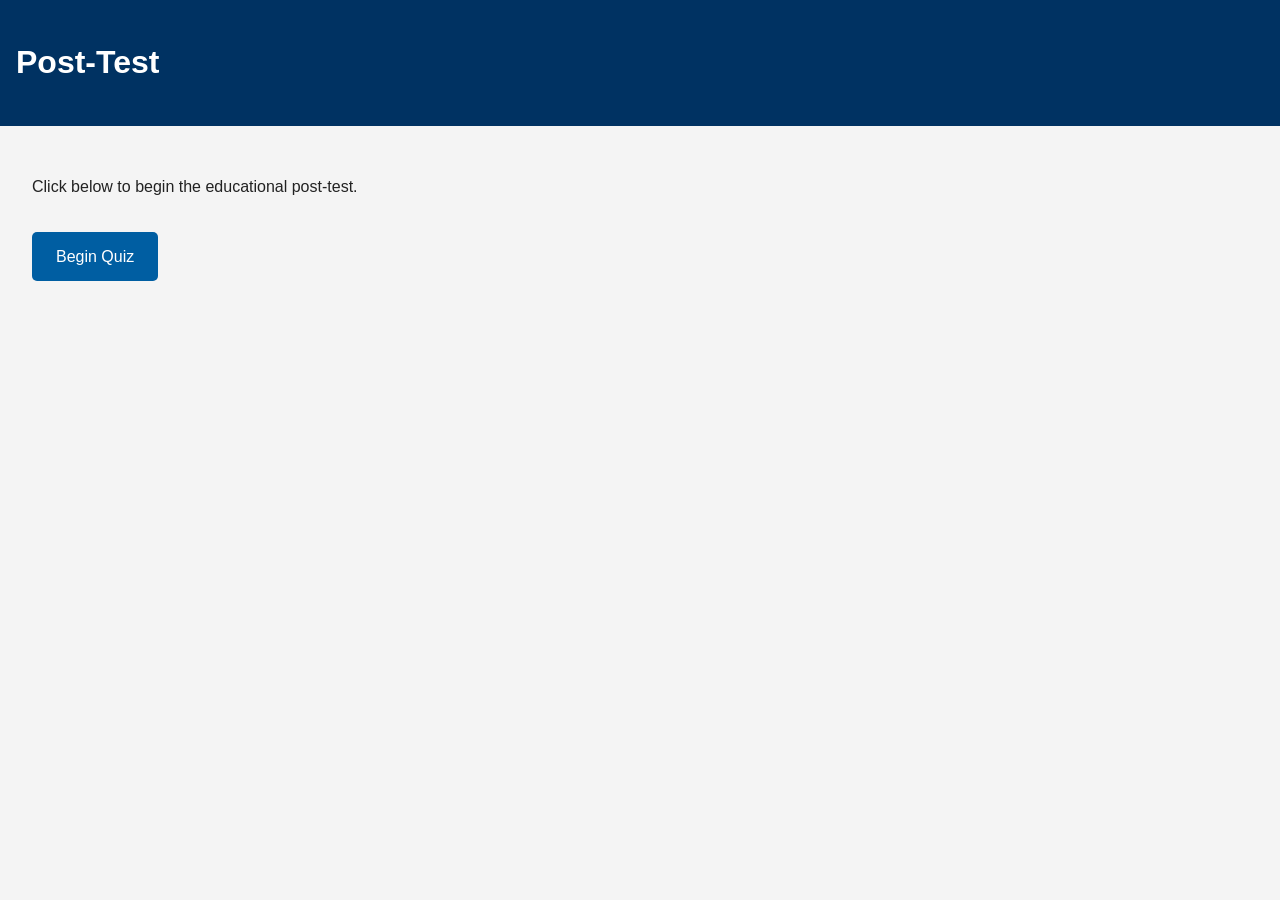
==== toolkit-project/quiz.html @ 722a517a "Add files via upload" ====
<!DOCTYPE html>
<html lang="en">
<head>
    <meta charset="UTF-8">
    <meta name="viewport" content="width=device-width, initial-scale=1.0">
    <title>Post-Test</title>
    <link rel="stylesheet" href="css/styles.css">
</head>
<body>

<header>
    <h1>Post-Test</h1>
</header>

<main>
    <p>
        Click below to begin the educational post-test.
    </p>

    <a class="button"
       href="https://example.com">
       Begin Quiz
    </a>
</main>

</body>
</html>
---- toolkit-project/css/styles.css ----
body {
    font-family: Arial, sans-serif;
    margin: 0;
    line-height: 1.6;
    background: #f4f4f4;
    color: #222;
}

header {
    background: #003262;
    color: white;
    padding: 1rem;
}

nav a {
    color: white;
    margin-right: 1rem;
    text-decoration: none;
}

main {
    padding: 2rem;
}

.hero {
    background: white;
    padding: 2rem;
    border-radius: 8px;
}

.button {
    display: inline-block;
    margin-top: 1rem;
    padding: 0.75rem 1.5rem;
    background: #005ea2;
    color: white;
    text-decoration: none;
    border-radius: 5px;
}

footer {
    background: #ddd;
    padding: 1rem;
    text-align: center;
    margin-top: 2rem;
}
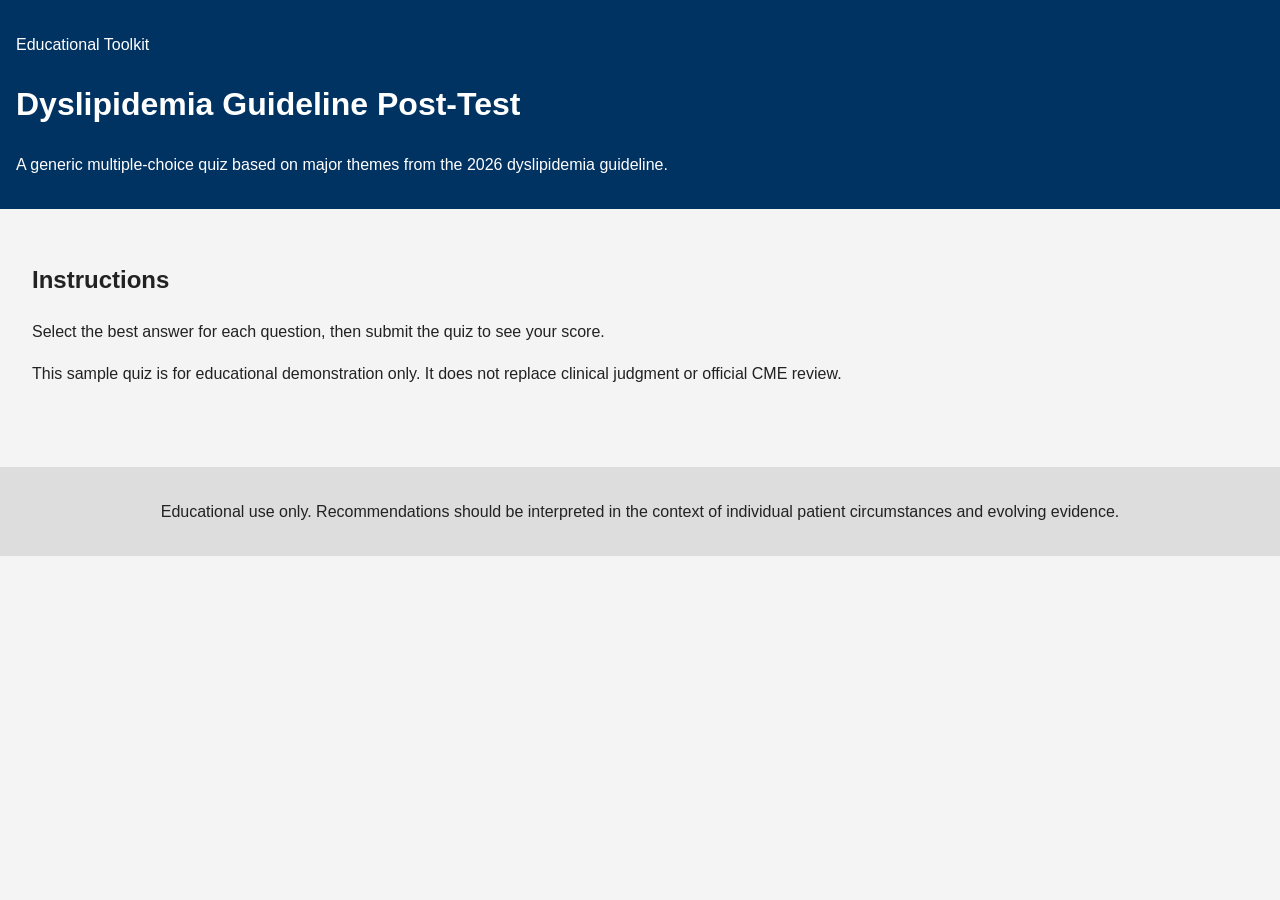
==== commit 6eb2e562: "Update quiz.html" ====
--- a/toolkit-project/quiz.html
+++ b/toolkit-project/quiz.html
@@ -1,27 +1,44 @@
 <!DOCTYPE html>
 <html lang="en">
 <head>
-    <meta charset="UTF-8">
-    <meta name="viewport" content="width=device-width, initial-scale=1.0">
-    <title>Post-Test</title>
-    <link rel="stylesheet" href="css/styles.css">
+  <meta charset="UTF-8" />
+  <meta name="viewport" content="width=device-width, initial-scale=1.0" />
+  <title>Dyslipidemia Toolkit Post-Test</title>
+  <link rel="stylesheet" href="css/styles.css" />
 </head>
 <body>
+  <header class="site-header">
+    <div class="container">
+      <p class="eyebrow">Educational Toolkit</p>
+      <h1>Dyslipidemia Guideline Post-Test</h1>
+      <p class="intro">
+        A generic multiple-choice quiz based on major themes from the 2026 dyslipidemia guideline.
+      </p>
+    </div>
+  </header>
 
-<header>
-    <h1>Post-Test</h1>
-</header>
+  <main class="container">
+    <section class="card" aria-labelledby="instructions">
+      <h2 id="instructions">Instructions</h2>
+      <p>Select the best answer for each question, then submit the quiz to see your score.</p>
+      <p class="note">
+        This sample quiz is for educational demonstration only. It does not replace clinical judgment or official CME review.
+      </p>
+    </section>
 
-<main>
-    <p>
-        Click below to begin the educational post-test.
-    </p>
+    <form id="quizForm" class="quiz" novalidate></form>
 
-    <a class="button"
-       href="https://example.com">
-       Begin Quiz
-    </a>
-</main>
+    <section id="results" class="card results" aria-live="polite" hidden></section>
+  </main>
 
+  <footer class="site-footer">
+    <div class="container">
+      <p>
+        Educational use only. Recommendations should be interpreted in the context of individual patient circumstances and evolving evidence.
+      </p>
+    </div>
+  </footer>
+
+  <script src="js/quiz.js"></script>
 </body>
-</html>+</html>
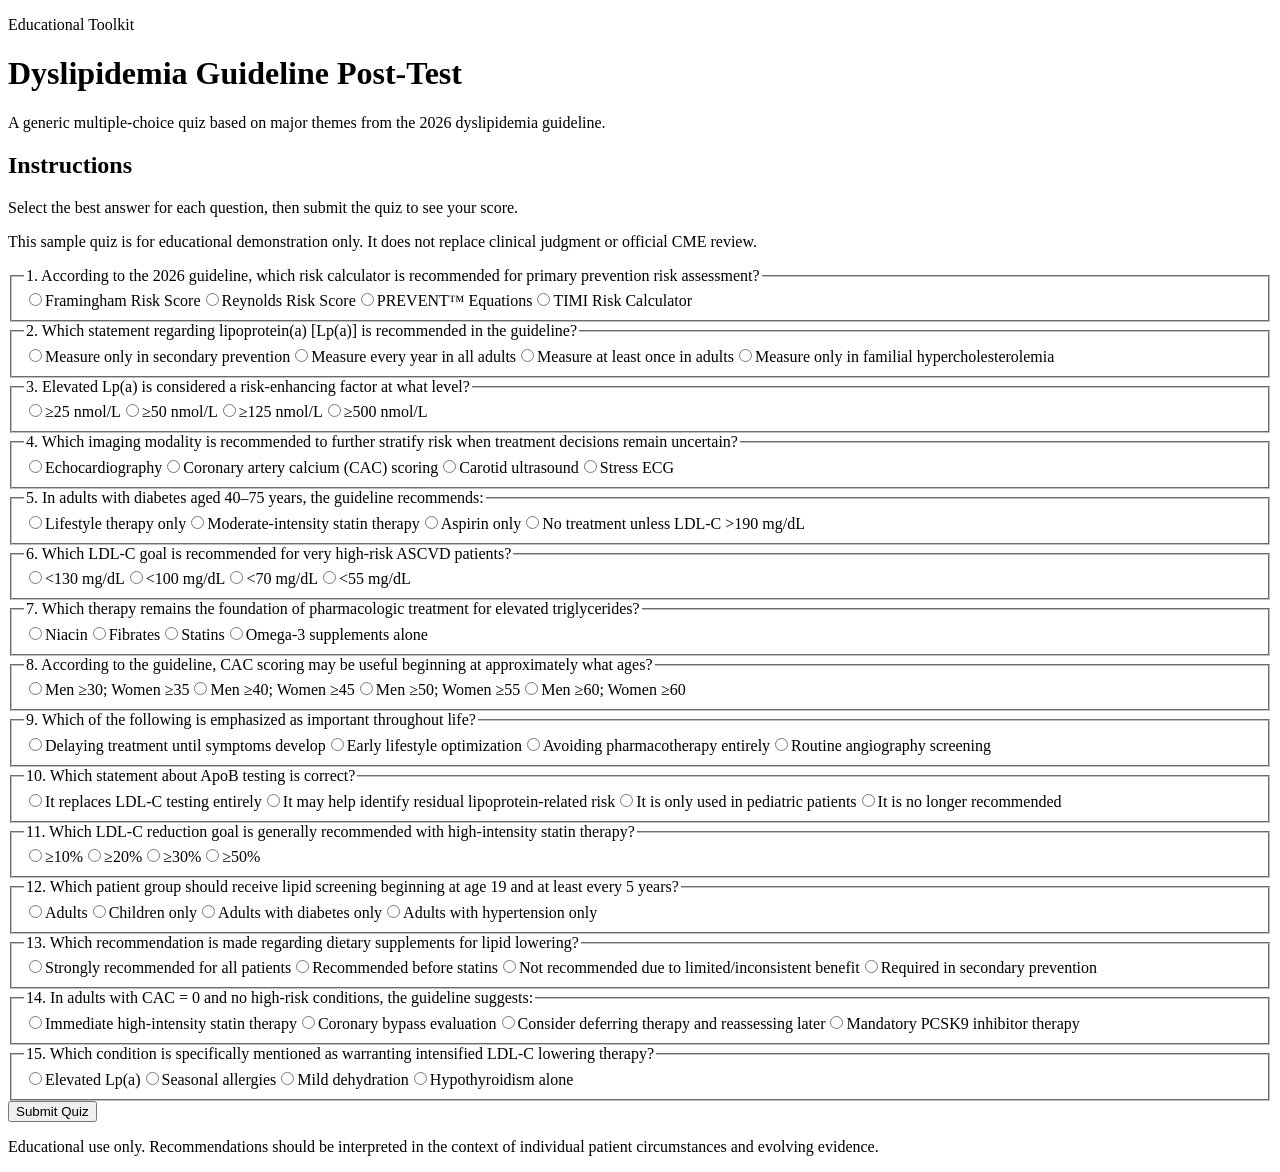
==== commit 1263be6c: "Update quiz.html" ====
--- a/toolkit-project/quiz.html
+++ b/toolkit-project/quiz.html
@@ -4,7 +4,7 @@
   <meta charset="UTF-8" />
   <meta name="viewport" content="width=device-width, initial-scale=1.0" />
   <title>Dyslipidemia Toolkit Post-Test</title>
-  <link rel="stylesheet" href="css/styles.css" />
+  <link rel="stylesheet" href="css/styles1.css" />
 </head>
 <body>
   <header class="site-header">
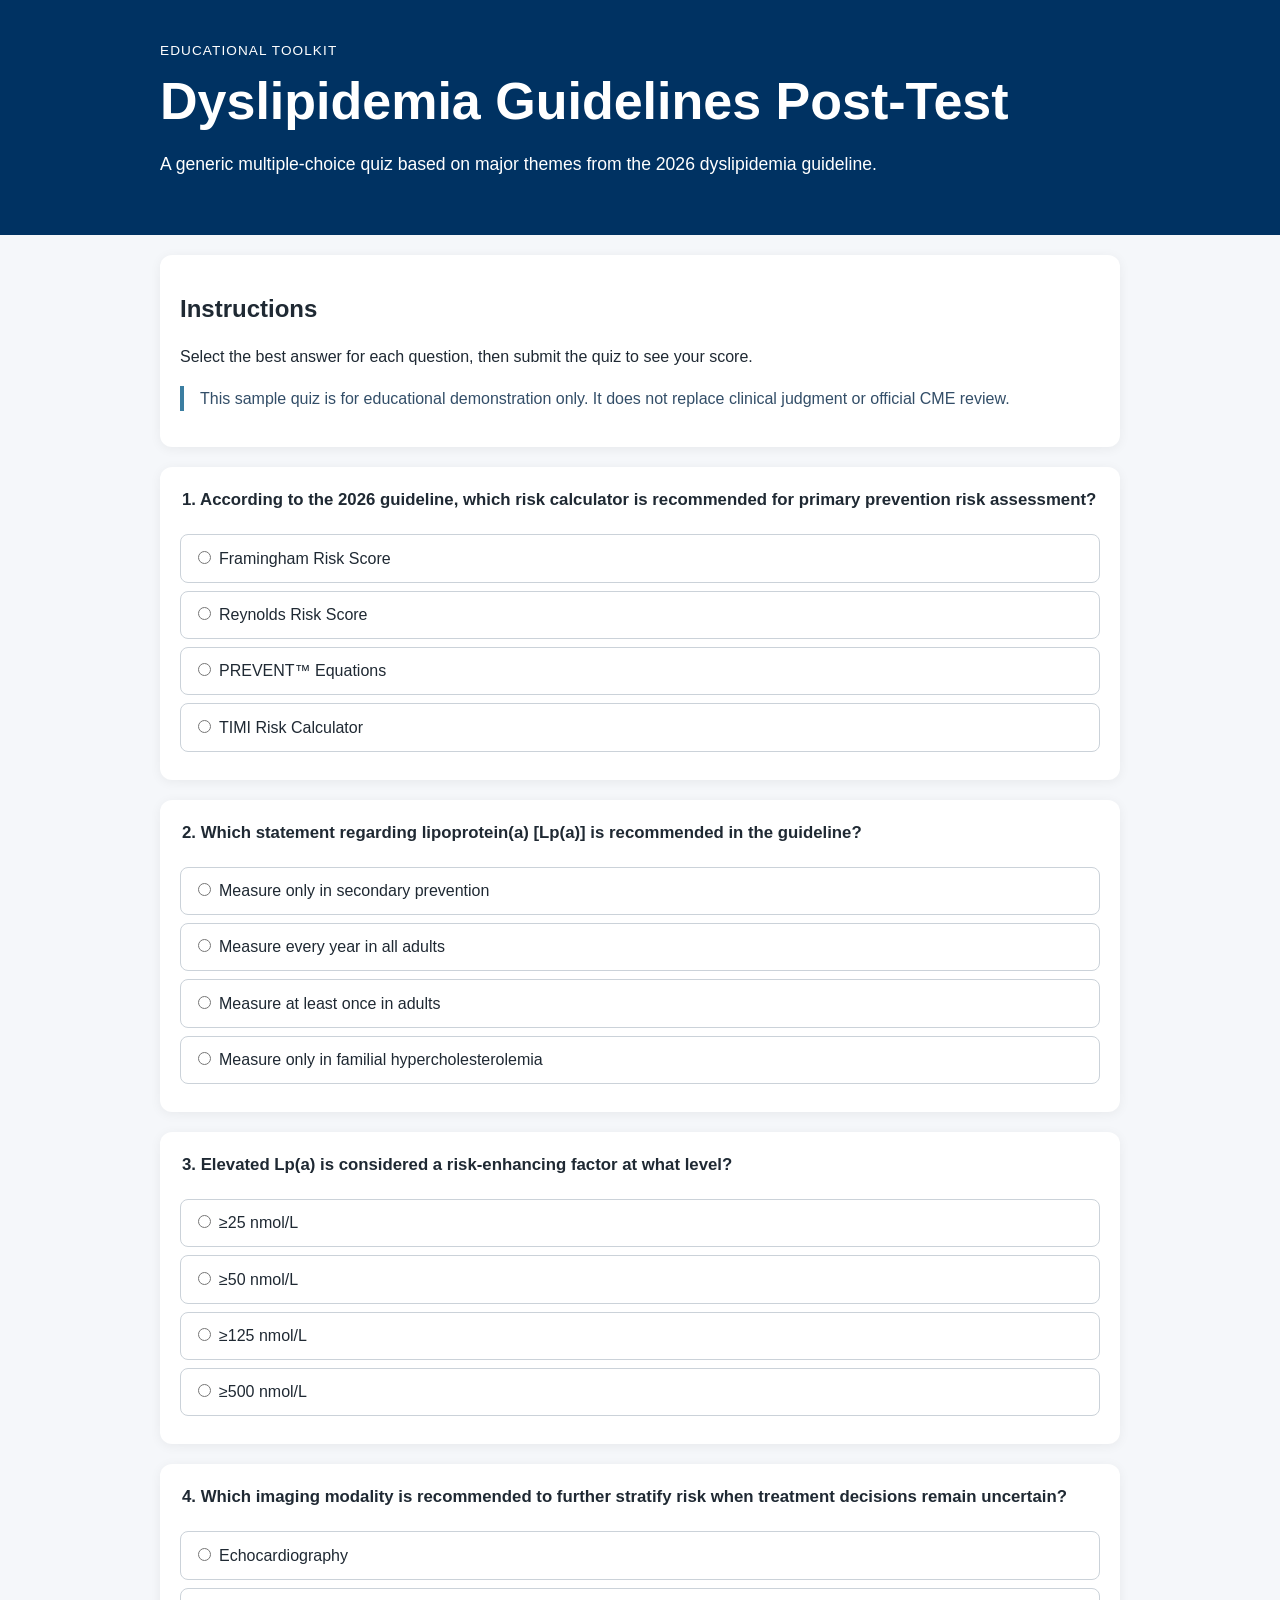
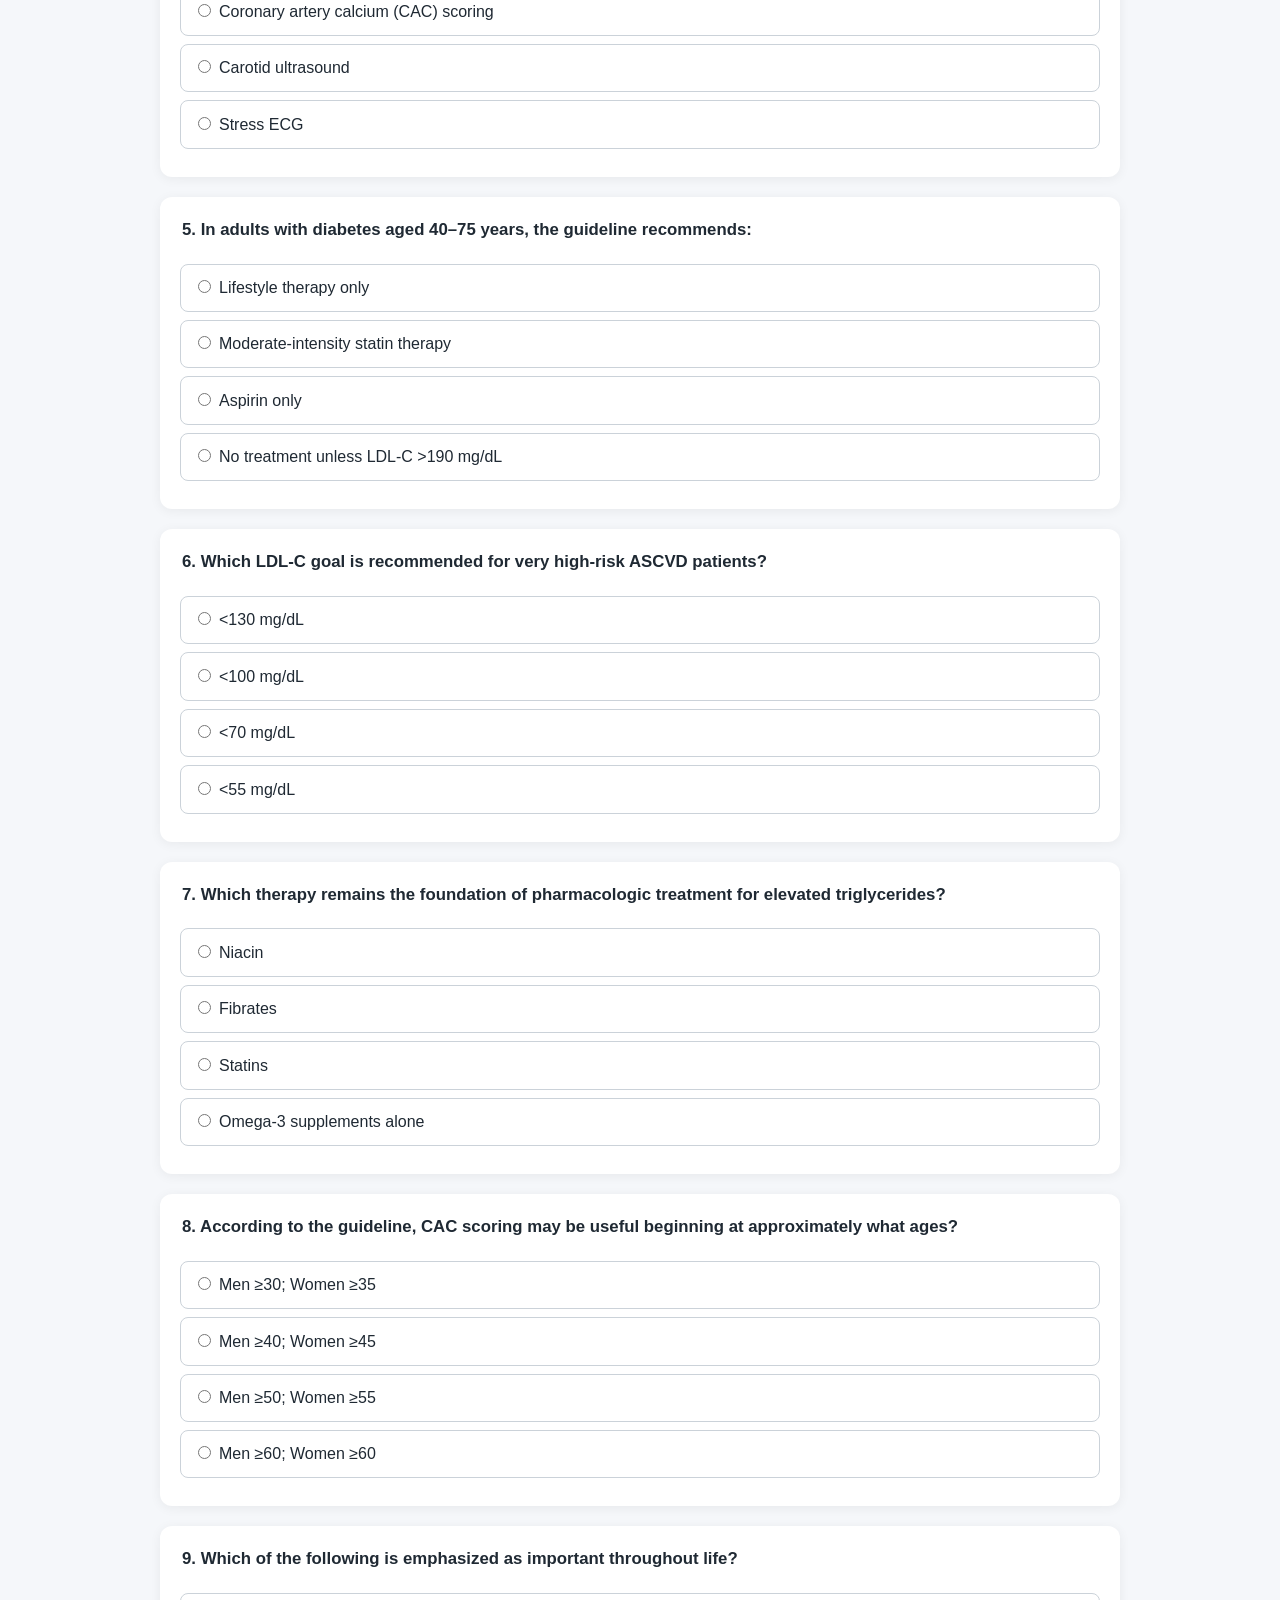
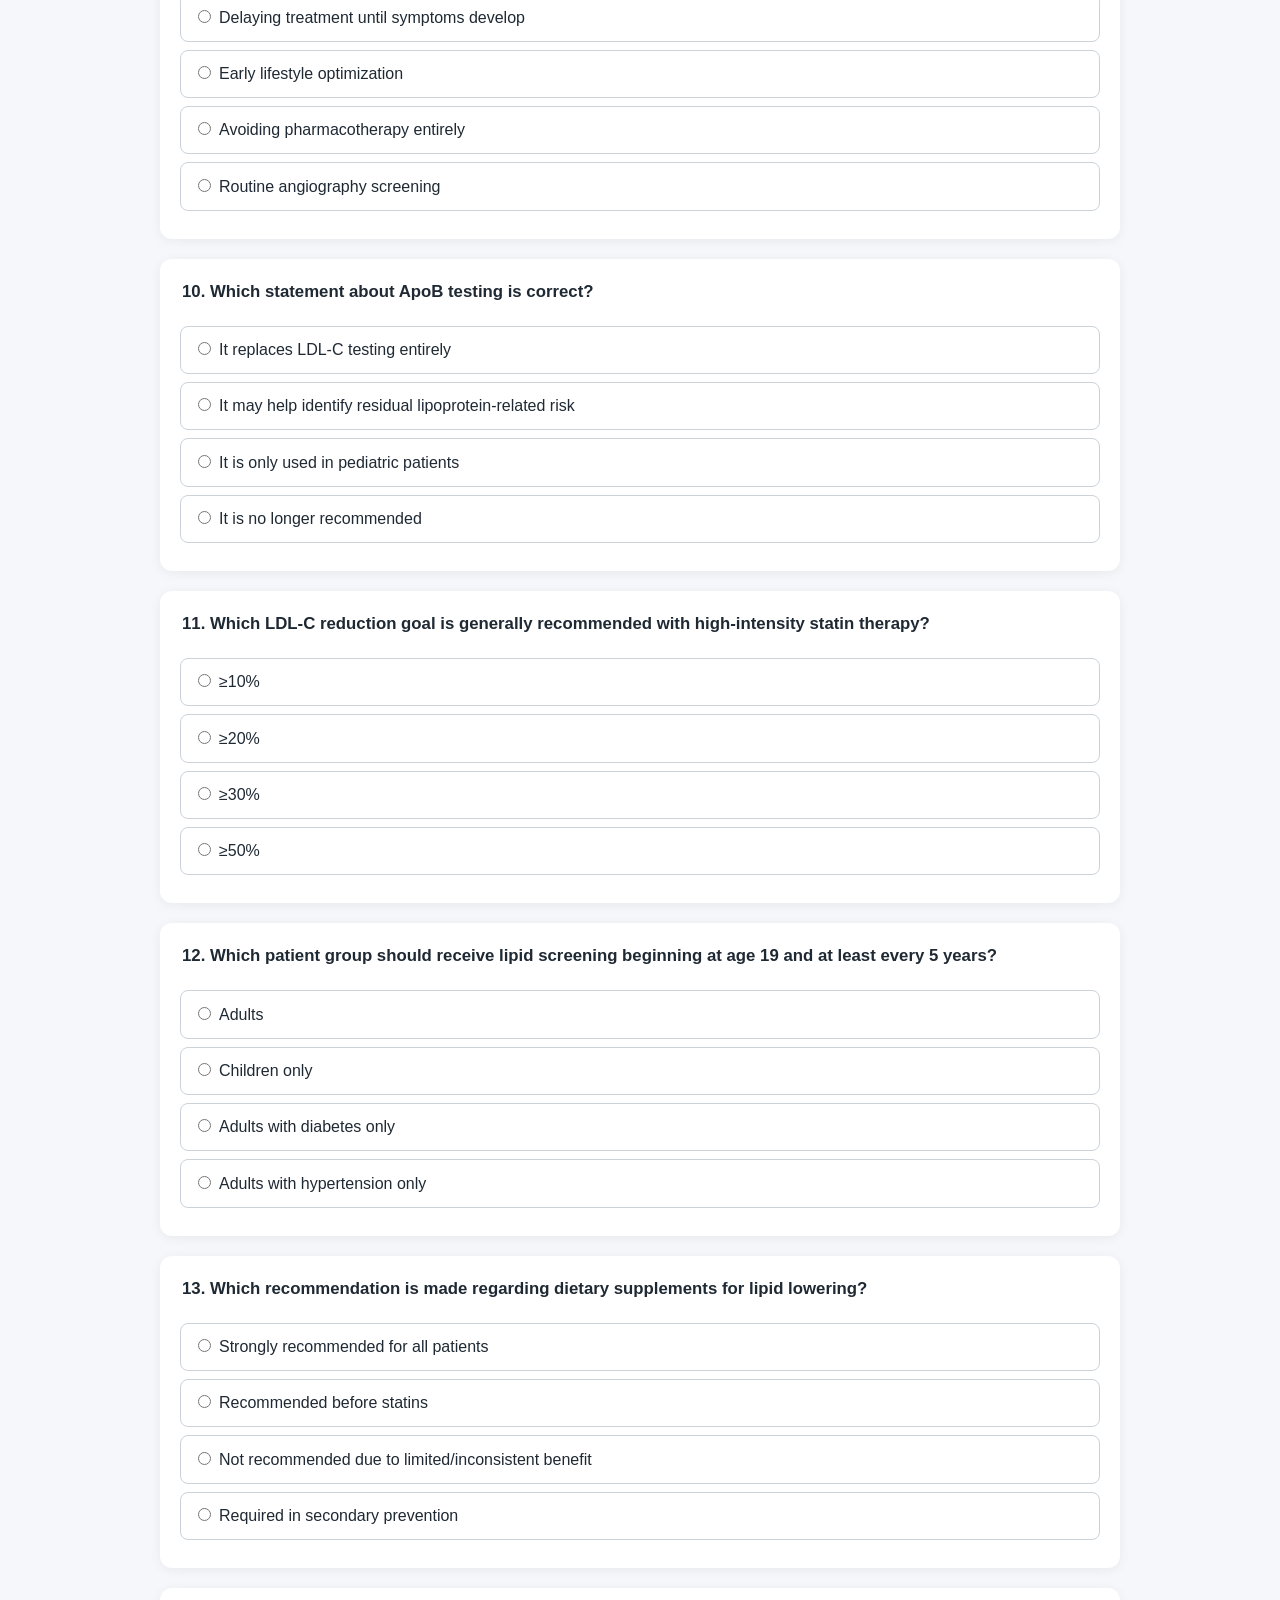
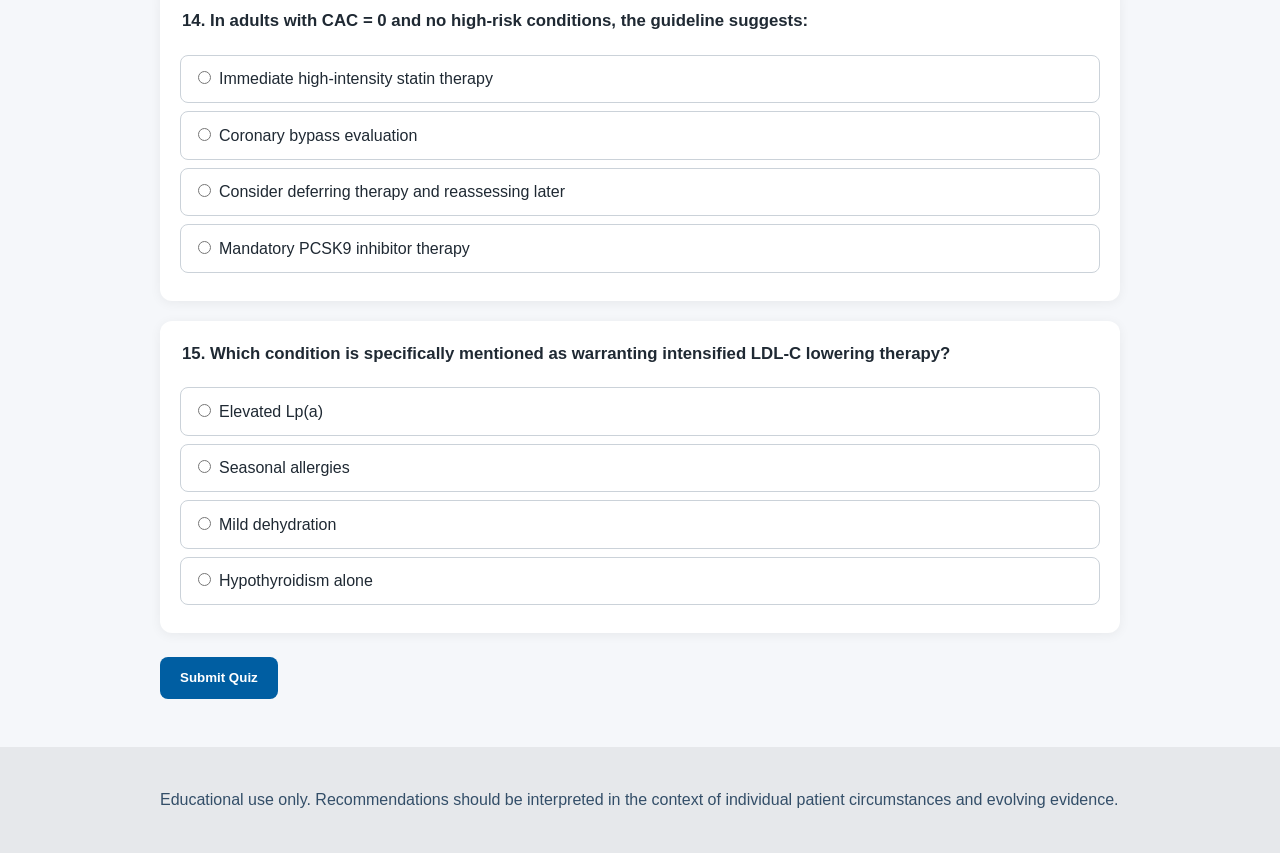
==== commit 50ae8bb1: "Update quiz.html" ====
--- a/toolkit-project/quiz.html
+++ b/toolkit-project/quiz.html
@@ -10,7 +10,7 @@
   <header class="site-header">
     <div class="container">
       <p class="eyebrow">Educational Toolkit</p>
-      <h1>Dyslipidemia Guideline Post-Test</h1>
+      <h1>Dyslipidemia Guidelines Post-Test</h1>
       <p class="intro">
         A generic multiple-choice quiz based on major themes from the 2026 dyslipidemia guideline.
       </p>
--- a/toolkit-project/css/styles1.css
+++ b/toolkit-project/css/styles1.css
@@ -0,0 +1,140 @@
+* {
+  box-sizing: border-box;
+}
+
+body {
+  margin: 0;
+  font-family: Arial, Helvetica, sans-serif;
+  line-height: 1.6;
+  color: #1f2933;
+  background: #f5f7fa;
+}
+
+.container {
+  width: min(100% - 2rem, 960px);
+  margin: 0 auto;
+}
+
+.site-header {
+  background: #003262;
+  color: white;
+  padding: 2.5rem 0;
+}
+
+.eyebrow {
+  text-transform: uppercase;
+  letter-spacing: 0.08em;
+  font-size: 0.85rem;
+  margin: 0 0 0.5rem;
+}
+
+h1, h2, h3 {
+  line-height: 1.2;
+}
+
+h1 {
+  font-size: clamp(2rem, 5vw, 3.25rem);
+  margin: 0;
+}
+
+.intro {
+  max-width: 720px;
+  font-size: 1.1rem;
+}
+
+.card,
+.question-card {
+  background: white;
+  border-radius: 12px;
+  padding: 1.25rem;
+  margin: 1.25rem 0;
+  box-shadow: 0 2px 12px rgba(0, 0, 0, 0.06);
+}
+
+.note {
+  border-left: 4px solid #3b7ea1;
+  padding-left: 1rem;
+  color: #334e68;
+}
+
+.question-card fieldset {
+  border: 0;
+  padding: 0;
+  margin: 0;
+}
+
+.question-card legend {
+  font-weight: 700;
+  font-size: 1.05rem;
+  margin-bottom: 0.75rem;
+}
+
+.choice {
+  display: block;
+  padding: 0.65rem 0.75rem;
+  margin: 0.5rem 0;
+  border: 1px solid #cbd2d9;
+  border-radius: 8px;
+  cursor: pointer;
+}
+
+.choice:hover,
+.choice:focus-within {
+  background: #edf7ff;
+  border-color: #3b7ea1;
+}
+
+input[type="radio"] {
+  margin-right: 0.5rem;
+}
+
+.submit-row {
+  margin: 1.5rem 0 2.5rem;
+}
+
+button {
+  background: #005ea2;
+  color: white;
+  border: 0;
+  border-radius: 8px;
+  padding: 0.85rem 1.25rem;
+  font-weight: 700;
+  cursor: pointer;
+}
+
+button:hover,
+button:focus {
+  background: #004b82;
+}
+
+.results {
+  border-top: 6px solid #3b7ea1;
+}
+
+.correct {
+  color: #176f2c;
+  font-weight: 700;
+}
+
+.incorrect {
+  color: #b42318;
+  font-weight: 700;
+}
+
+.review-list {
+  padding-left: 1.2rem;
+}
+
+.site-footer {
+  margin-top: 3rem;
+  padding: 1.5rem 0;
+  background: #e6e8eb;
+  color: #334e68;
+}
+
+@media (max-width: 640px) {
+  .card,
+  .question-card {
+    padding: 1rem;
+  }
+}
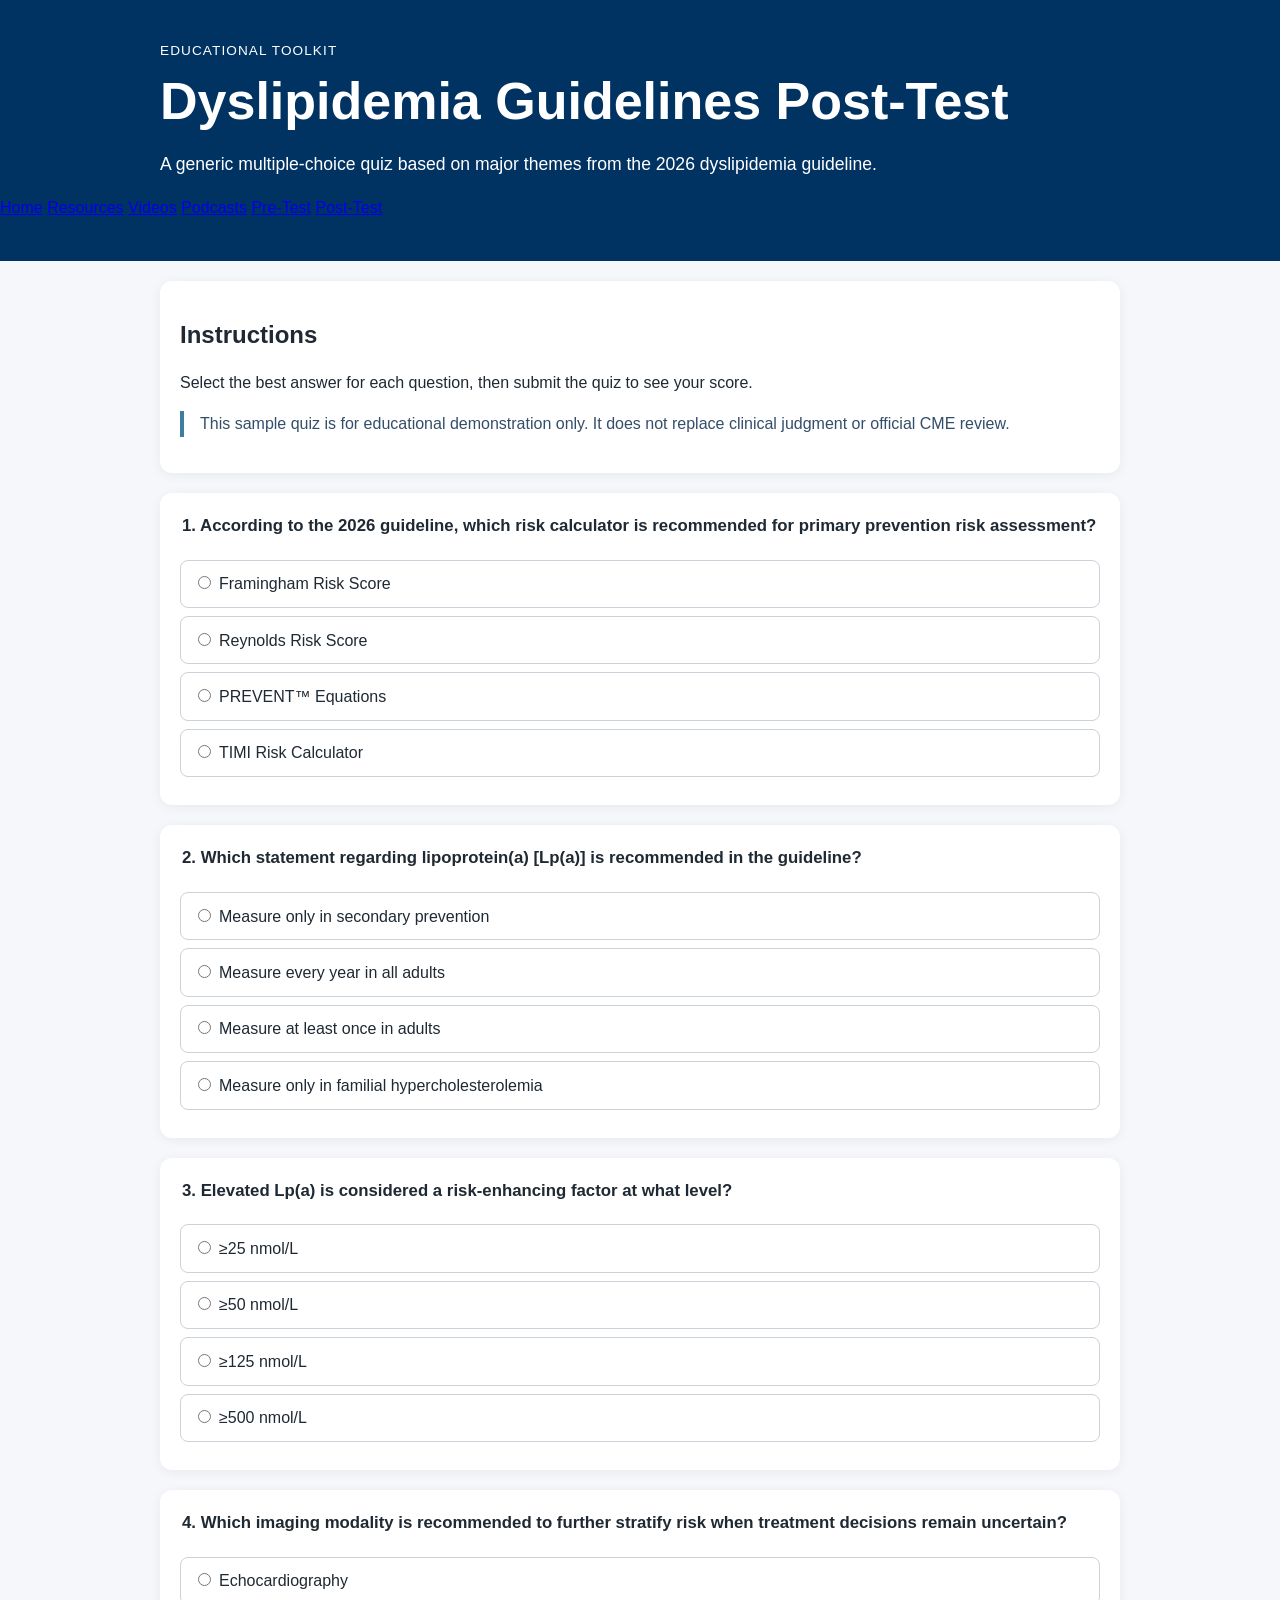
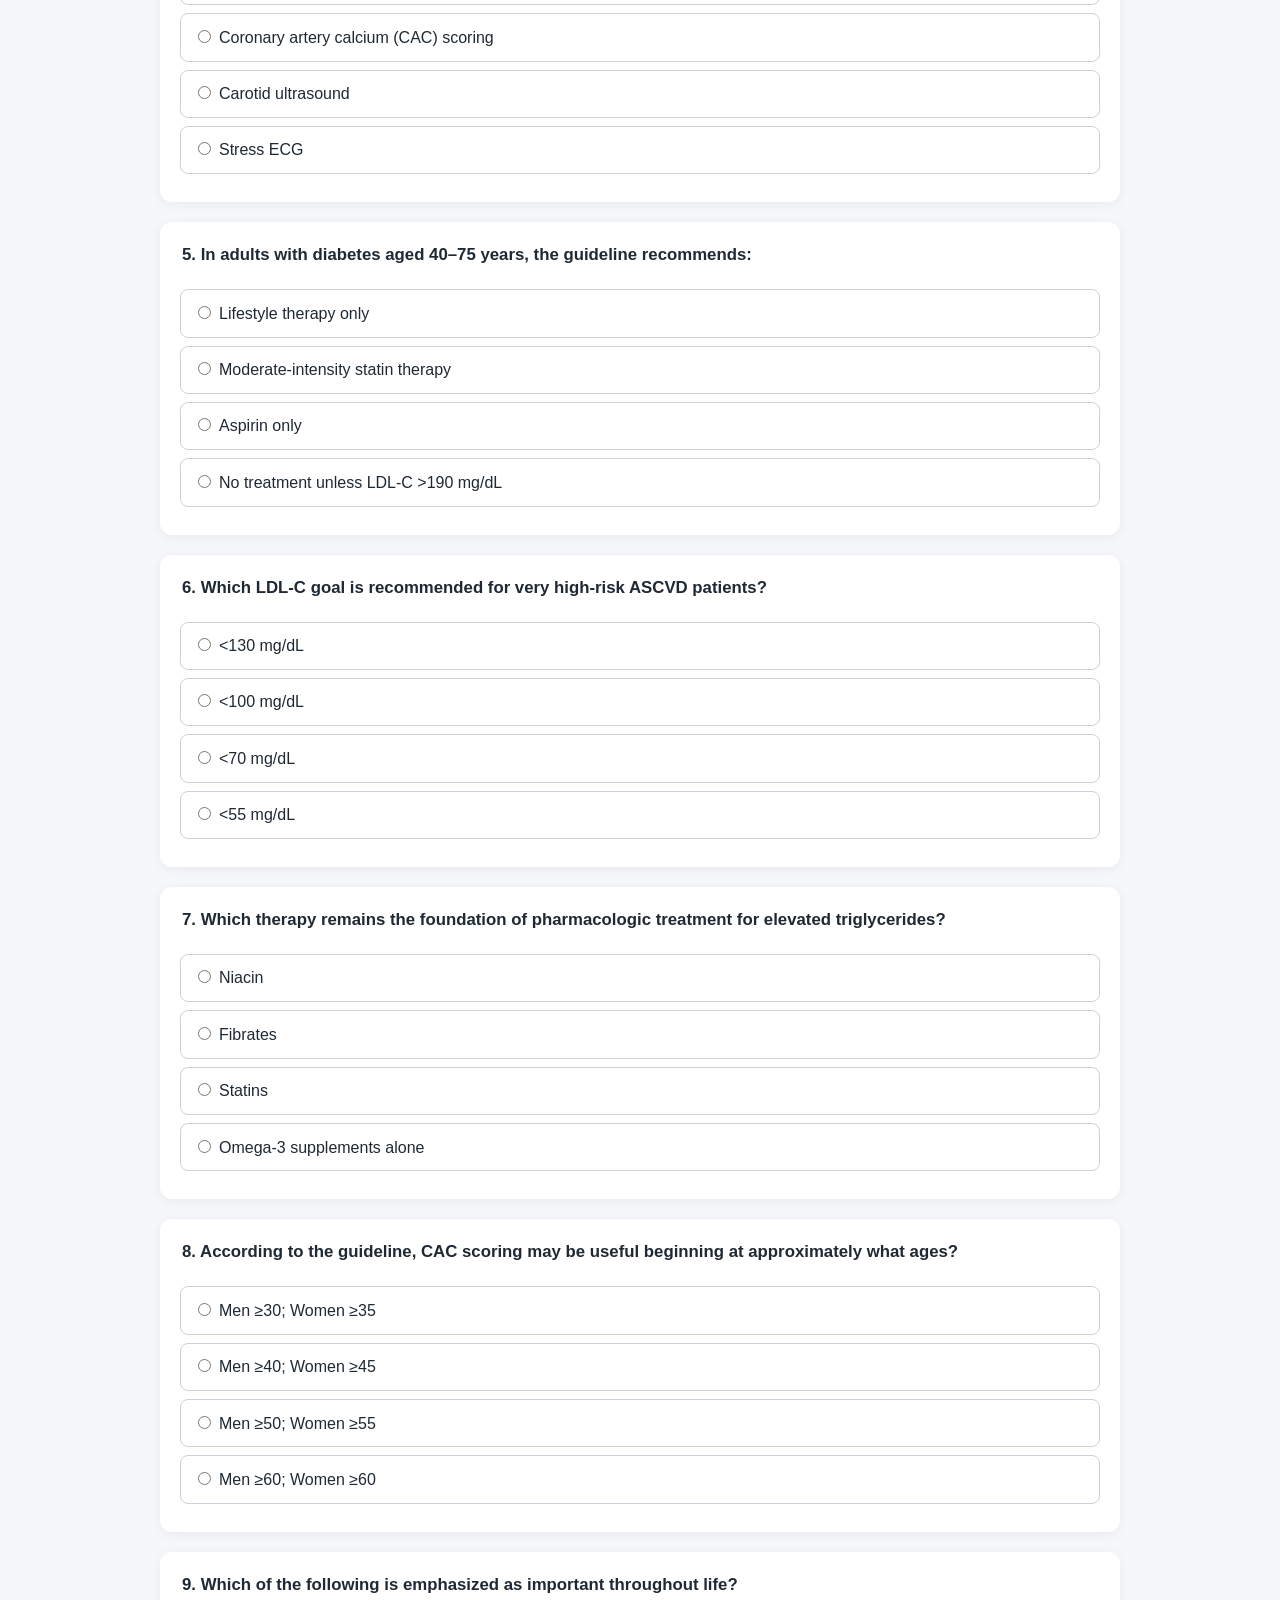
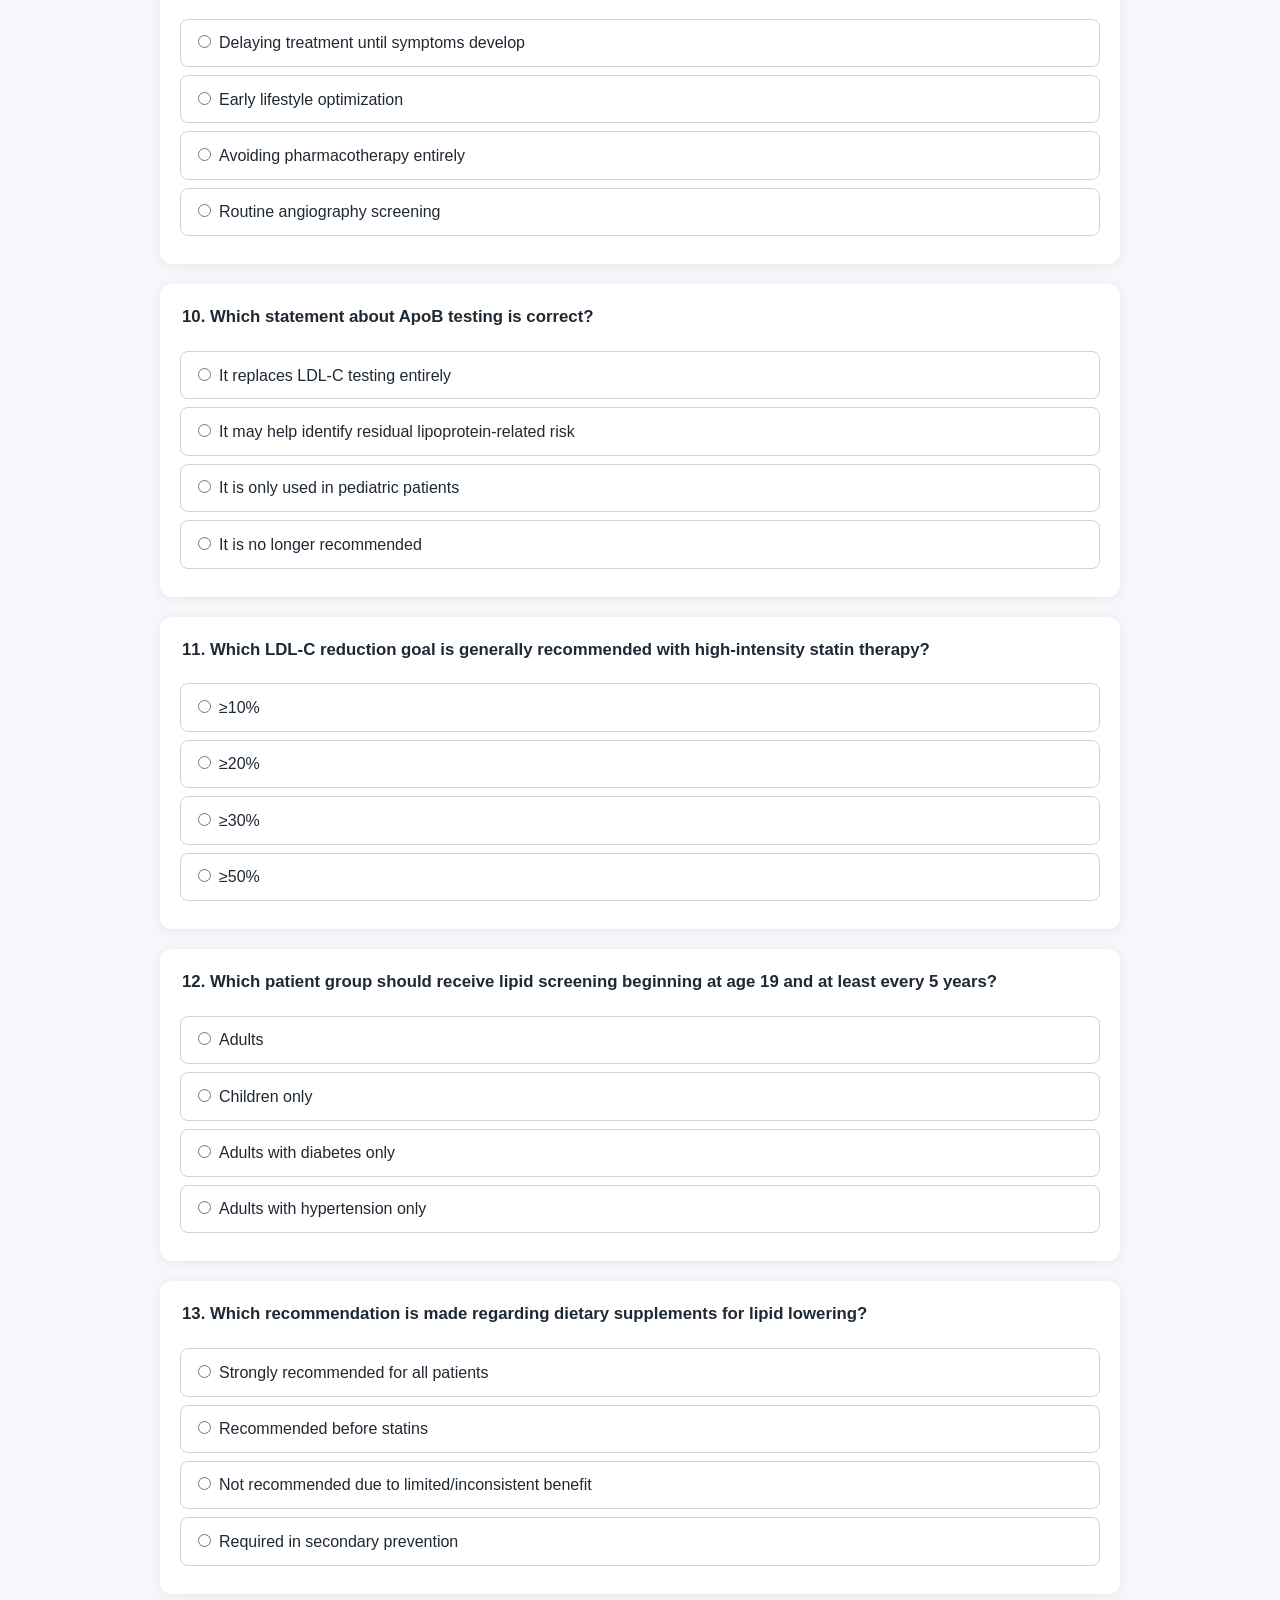
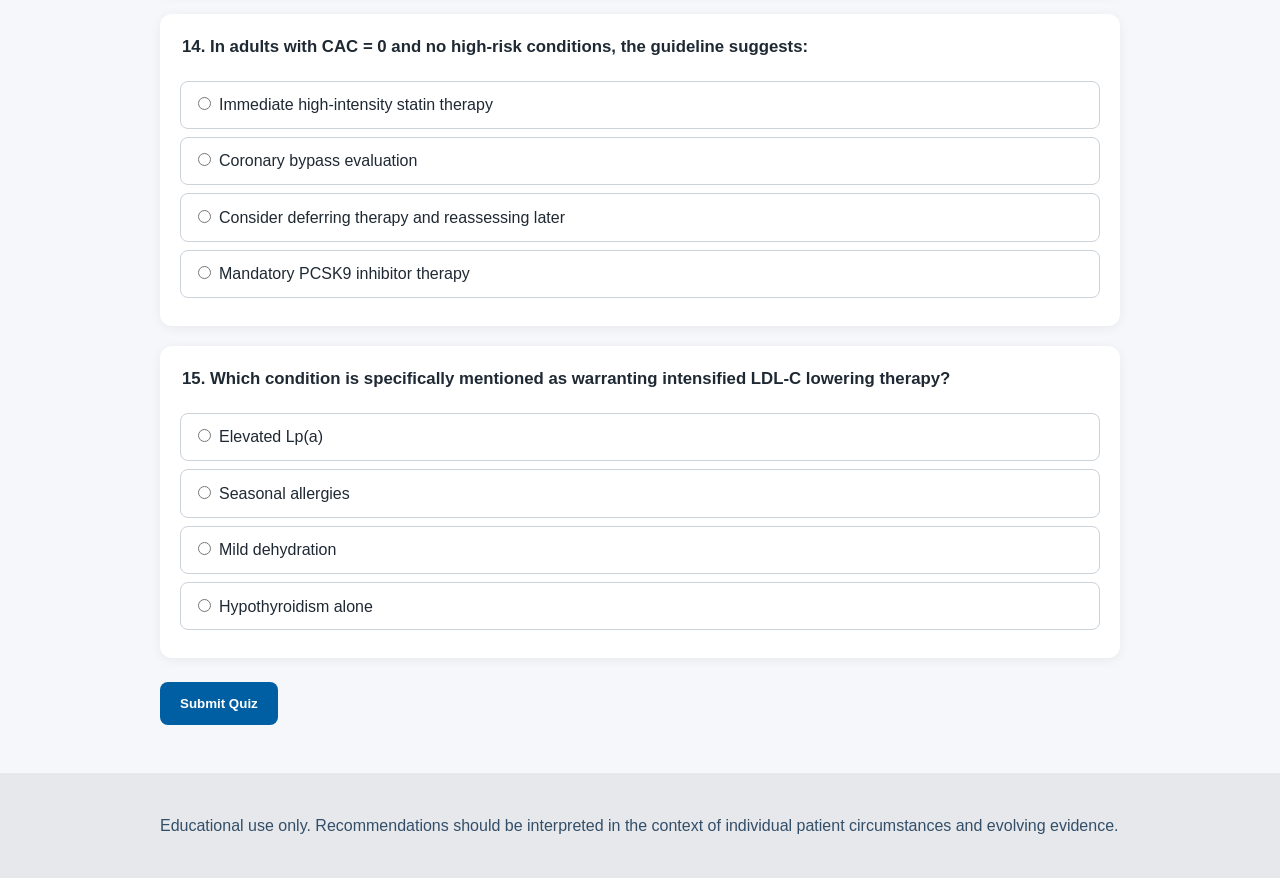
==== commit 4bbd63e3: "Update quiz.html" ====
--- a/toolkit-project/quiz.html
+++ b/toolkit-project/quiz.html
@@ -15,6 +15,14 @@
         A generic multiple-choice quiz based on major themes from the 2026 dyslipidemia guideline.
       </p>
     </div>
+        <nav>
+        <a href="index.html">Home</a>
+        <a href="resources.html">Resources</a>
+        <a href="videos.html">Videos</a>
+        <a href="podcasts.html">Podcasts</a>
+        <a href="quiz2.html">Pre-Test</a>
+        <a href="quiz1.html">Post-Test</a>
+    </nav>
   </header>
 
   <main class="container">
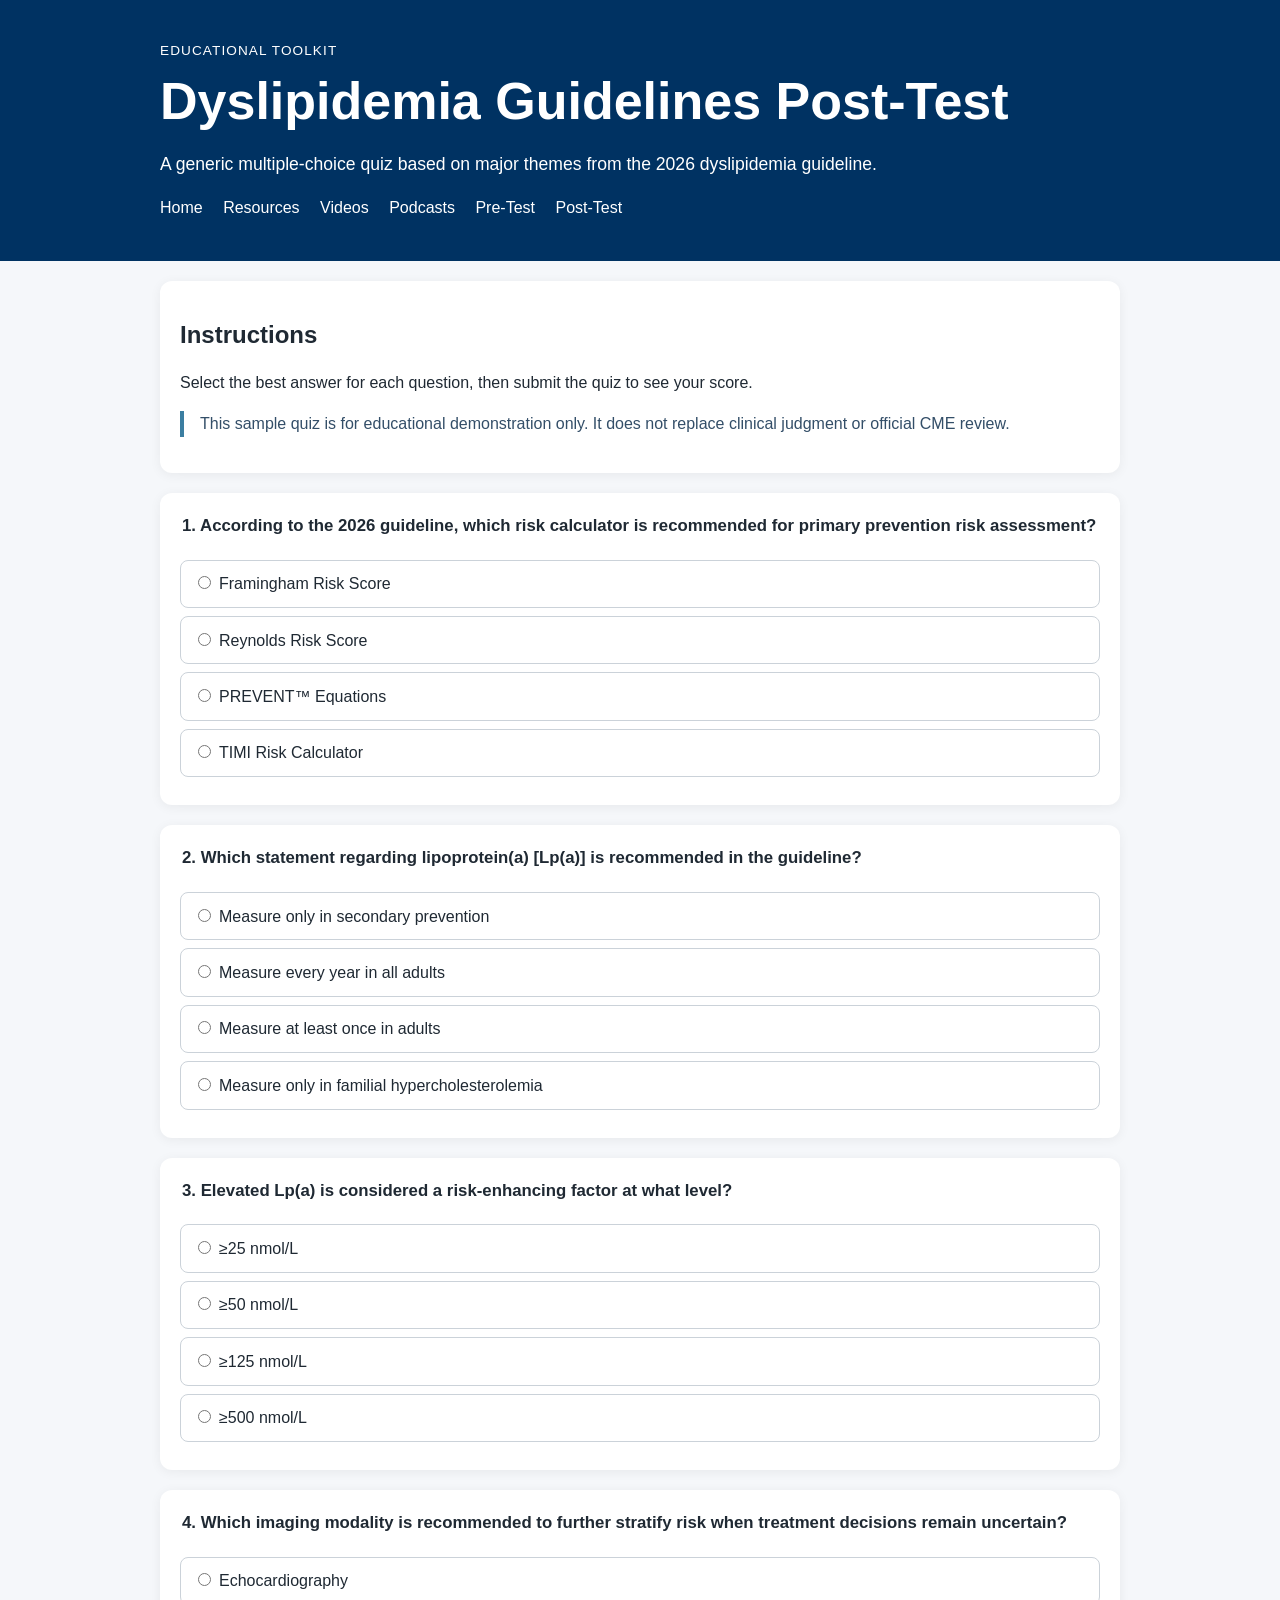
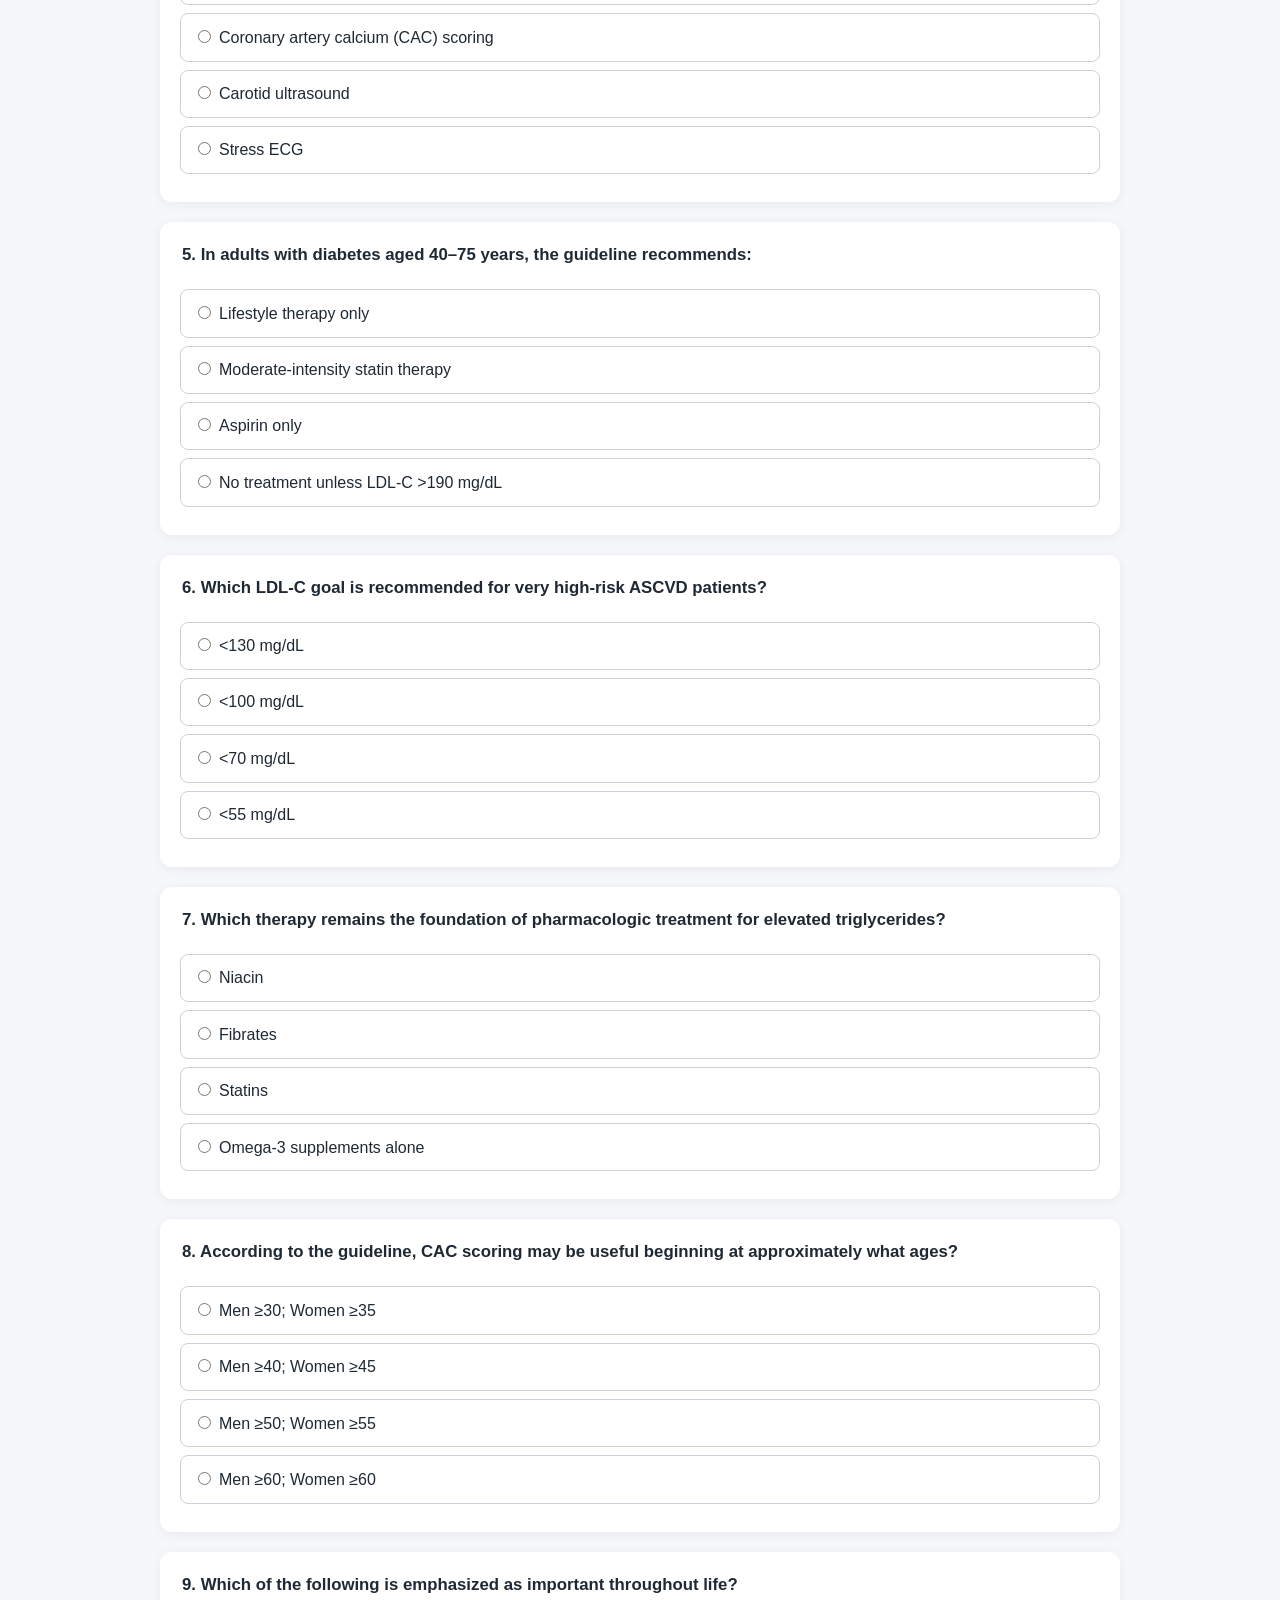
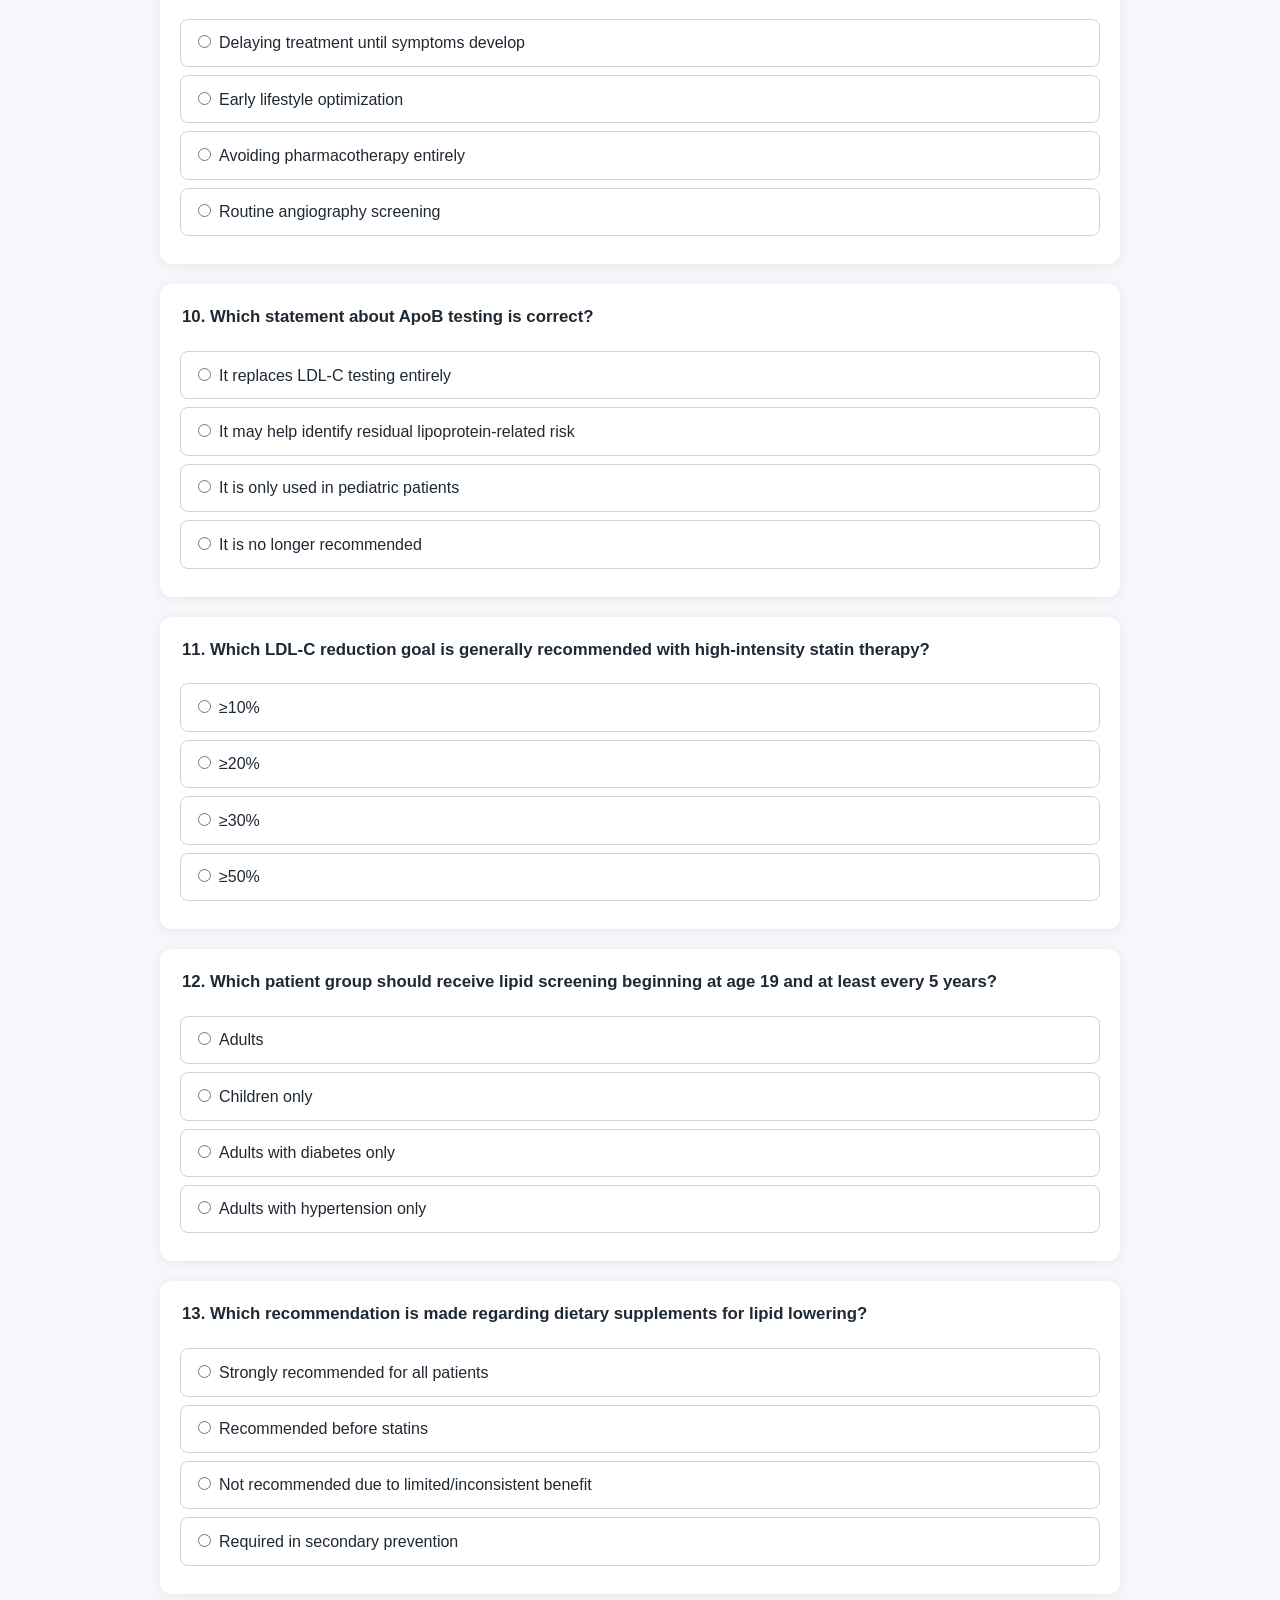
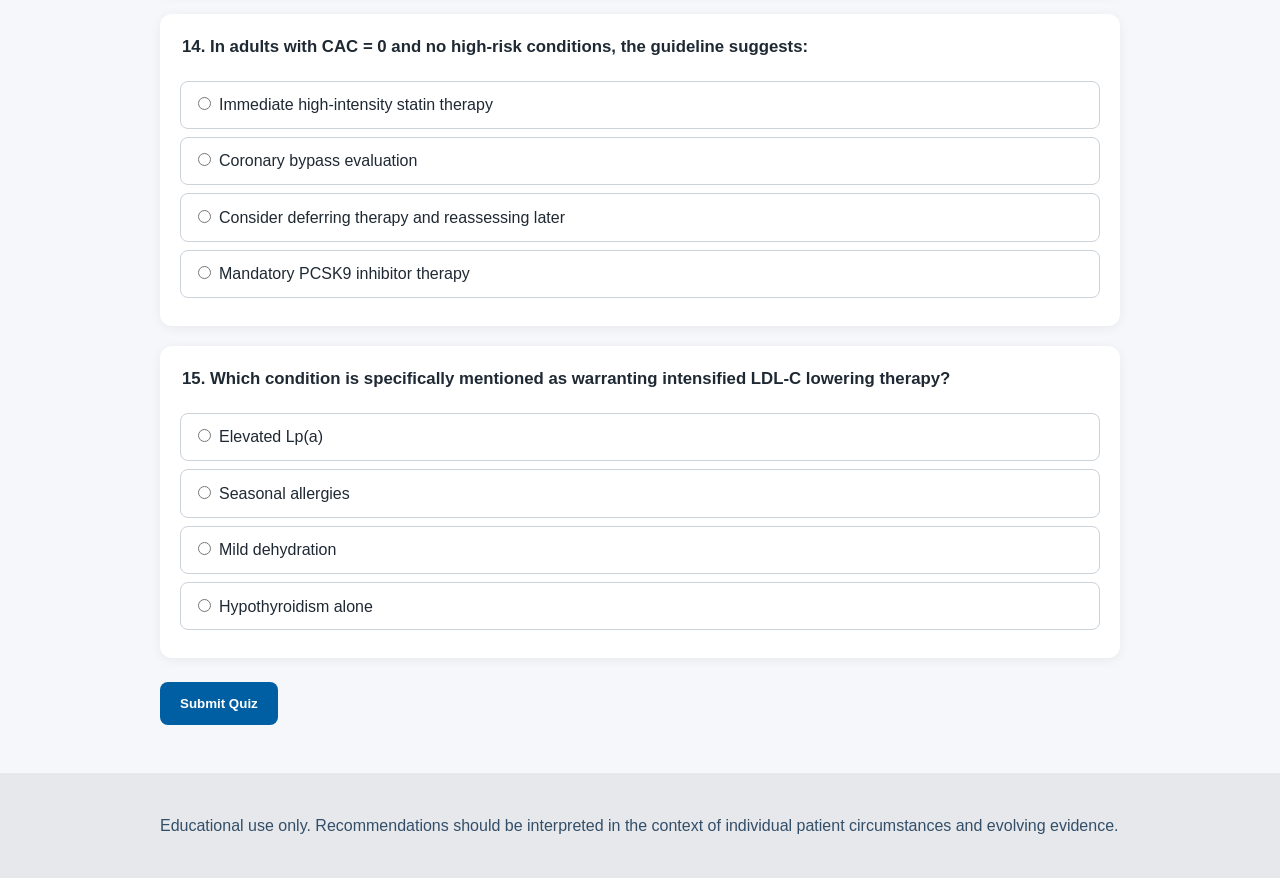
==== commit ac11a218: "Update quiz.html" ====
--- a/toolkit-project/quiz.html
+++ b/toolkit-project/quiz.html
@@ -14,8 +14,7 @@
       <p class="intro">
         A generic multiple-choice quiz based on major themes from the 2026 dyslipidemia guideline.
       </p>
-    </div>
-        <nav>
+      <nav>
         <a href="index.html">Home</a>
         <a href="resources.html">Resources</a>
         <a href="videos.html">Videos</a>
@@ -23,6 +22,7 @@
         <a href="quiz2.html">Pre-Test</a>
         <a href="quiz1.html">Post-Test</a>
     </nav>
+    </div>
   </header>
 
   <main class="container">
--- a/toolkit-project/css/styles1.css
+++ b/toolkit-project/css/styles1.css
@@ -19,6 +19,12 @@
   background: #003262;
   color: white;
   padding: 2.5rem 0;
+}
+
+nav a {
+    color: white;
+    margin-right: 1rem;
+    text-decoration: none;
 }
 
 .eyebrow {
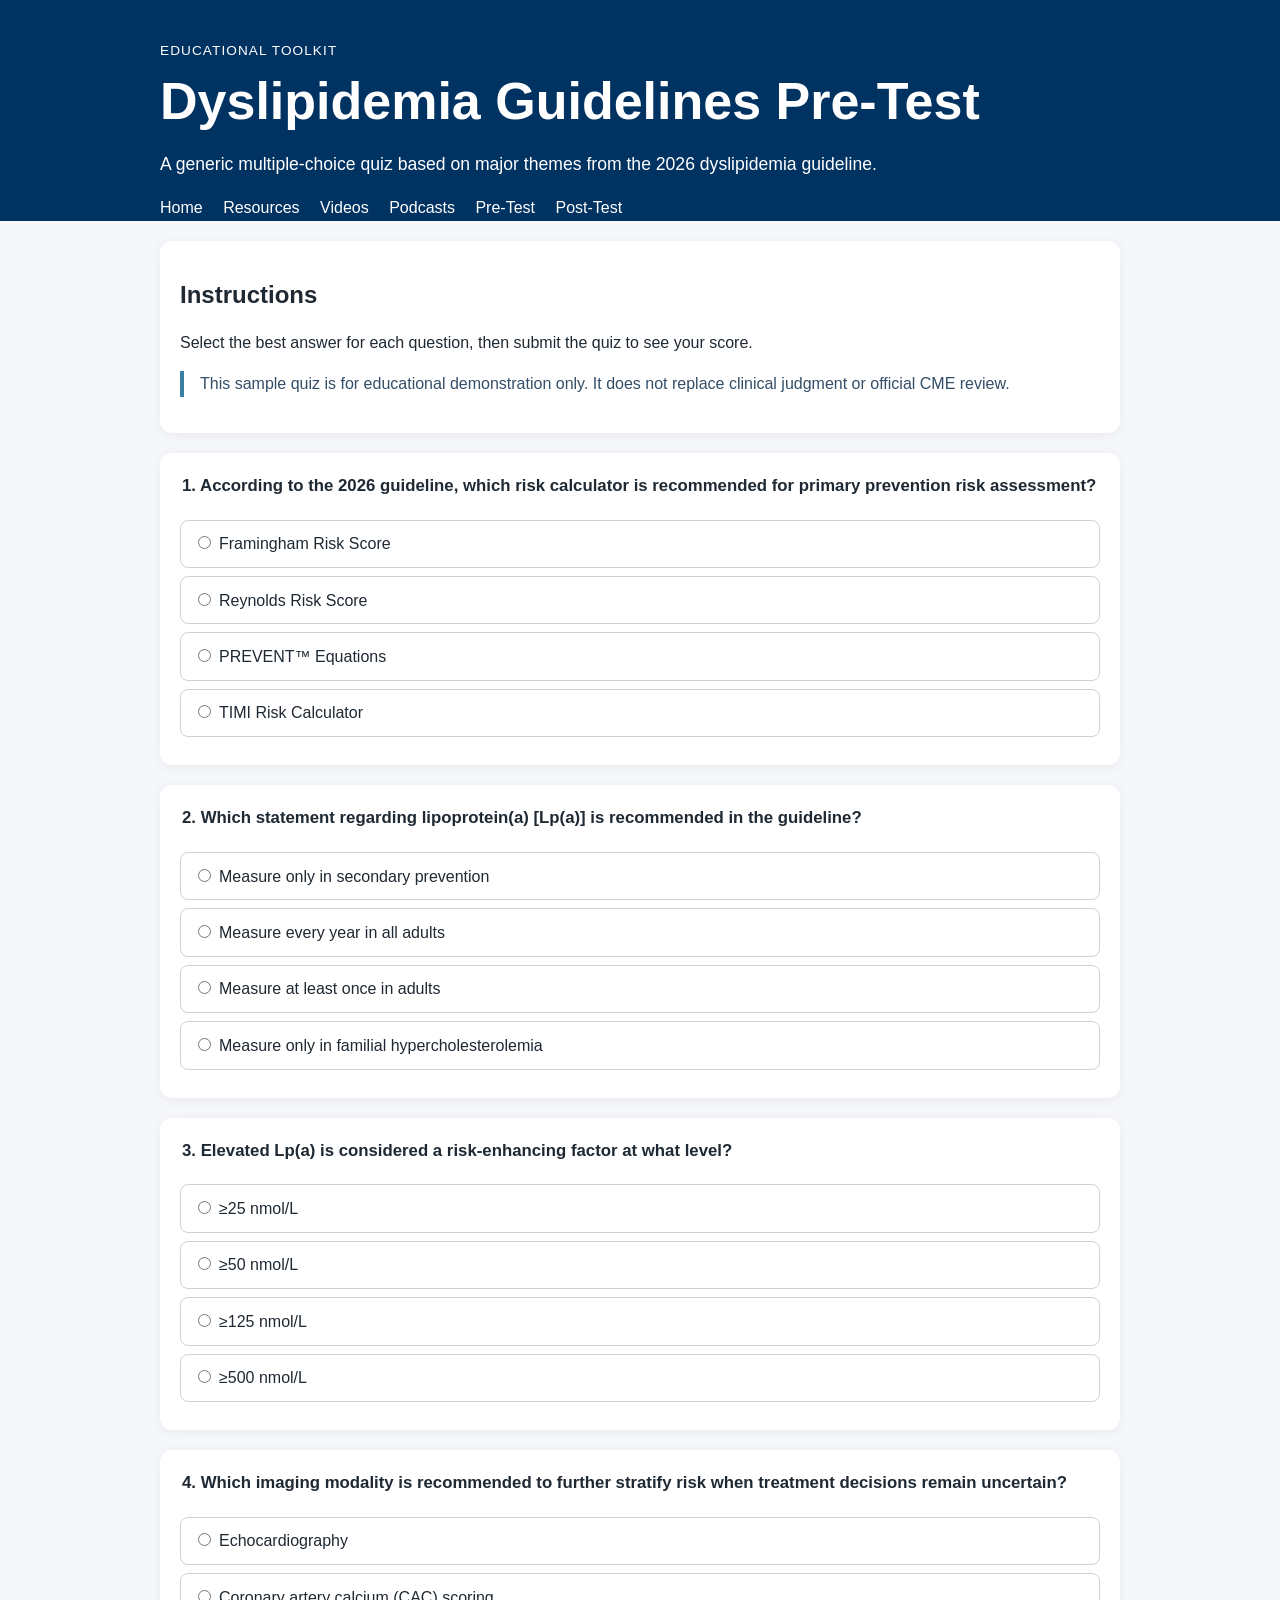
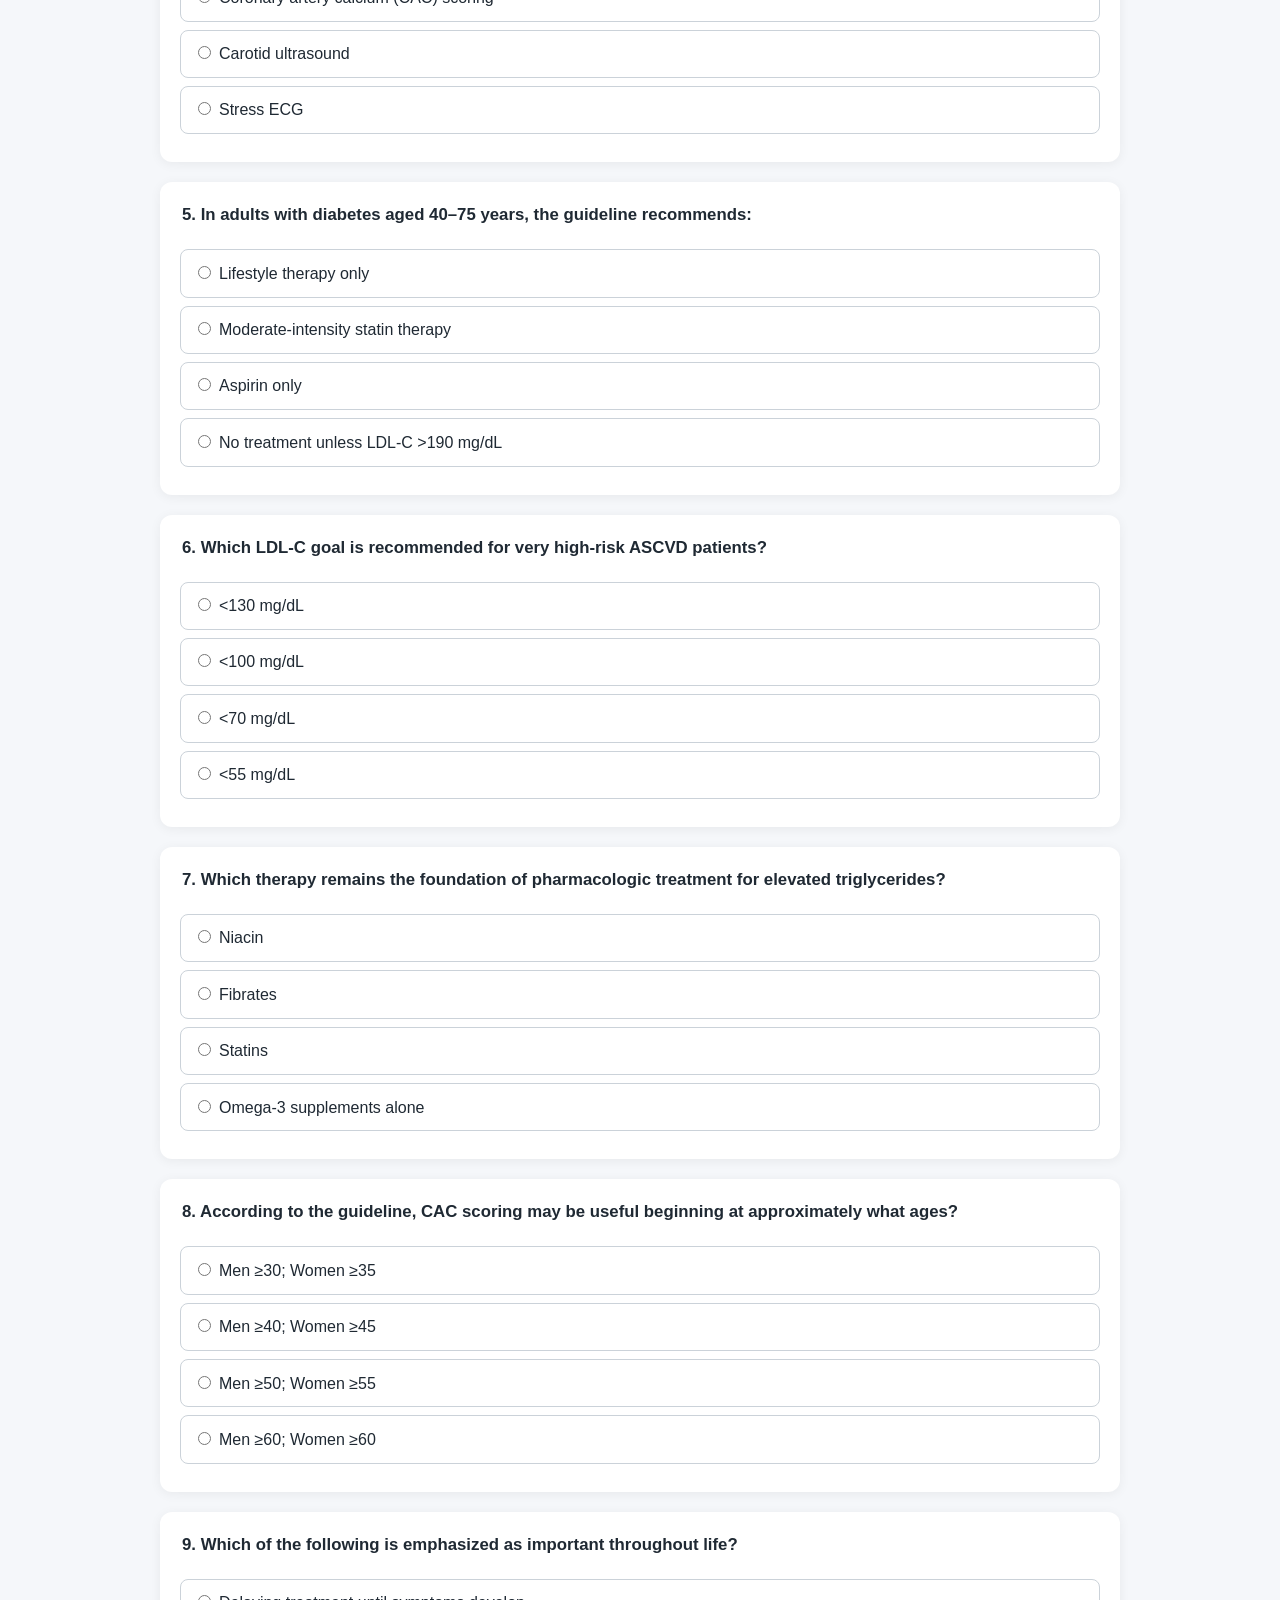
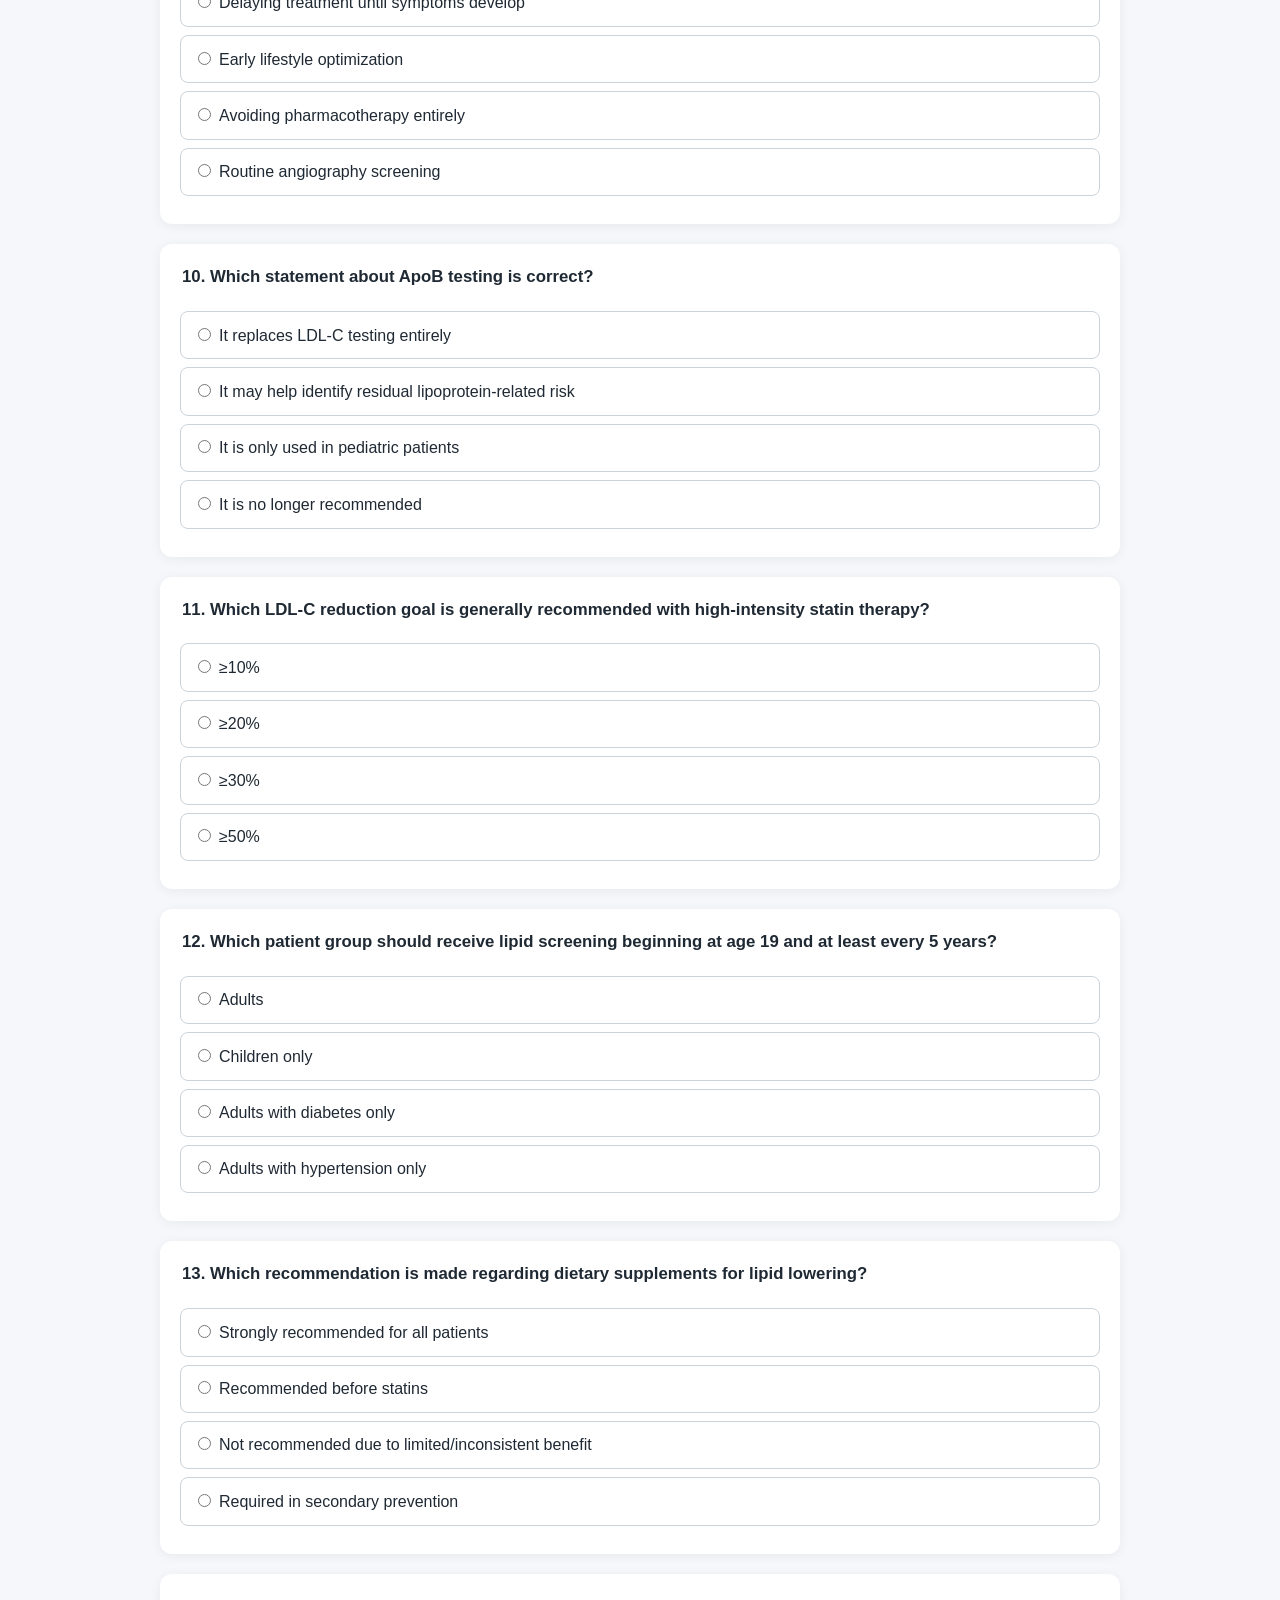
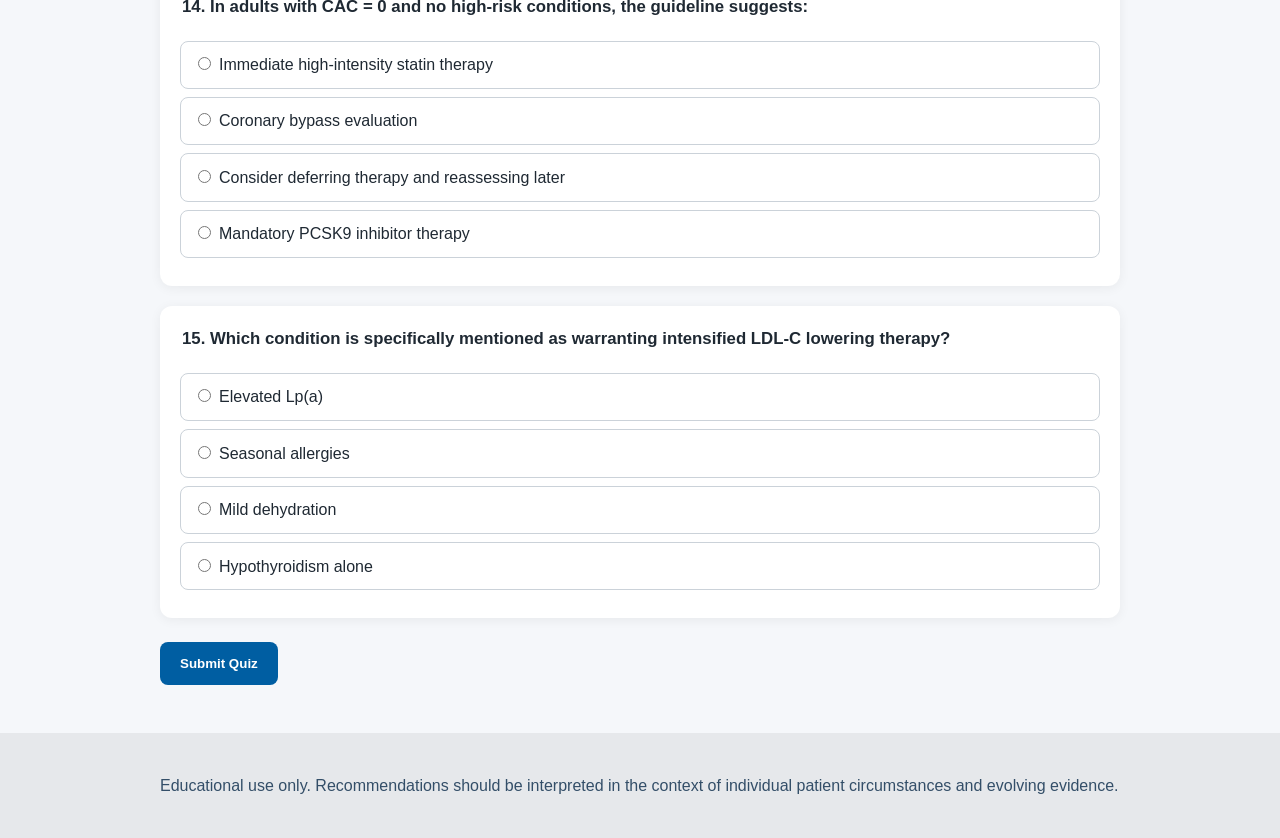
==== commit a1cee0c4: "Update quiz.html" ====
--- a/toolkit-project/quiz.html
+++ b/toolkit-project/quiz.html
@@ -10,7 +10,7 @@
   <header class="site-header">
     <div class="container">
       <p class="eyebrow">Educational Toolkit</p>
-      <h1>Dyslipidemia Guidelines Post-Test</h1>
+      <h1>Dyslipidemia Guidelines Pre-Test</h1>
       <p class="intro">
         A generic multiple-choice quiz based on major themes from the 2026 dyslipidemia guideline.
       </p>
--- a/toolkit-project/css/styles1.css
+++ b/toolkit-project/css/styles1.css
@@ -18,7 +18,7 @@
 .site-header {
   background: #003262;
   color: white;
-  padding: 2.5rem 0;
+  padding: 2.5rem 0 0 0;
 }
 
 nav a {
